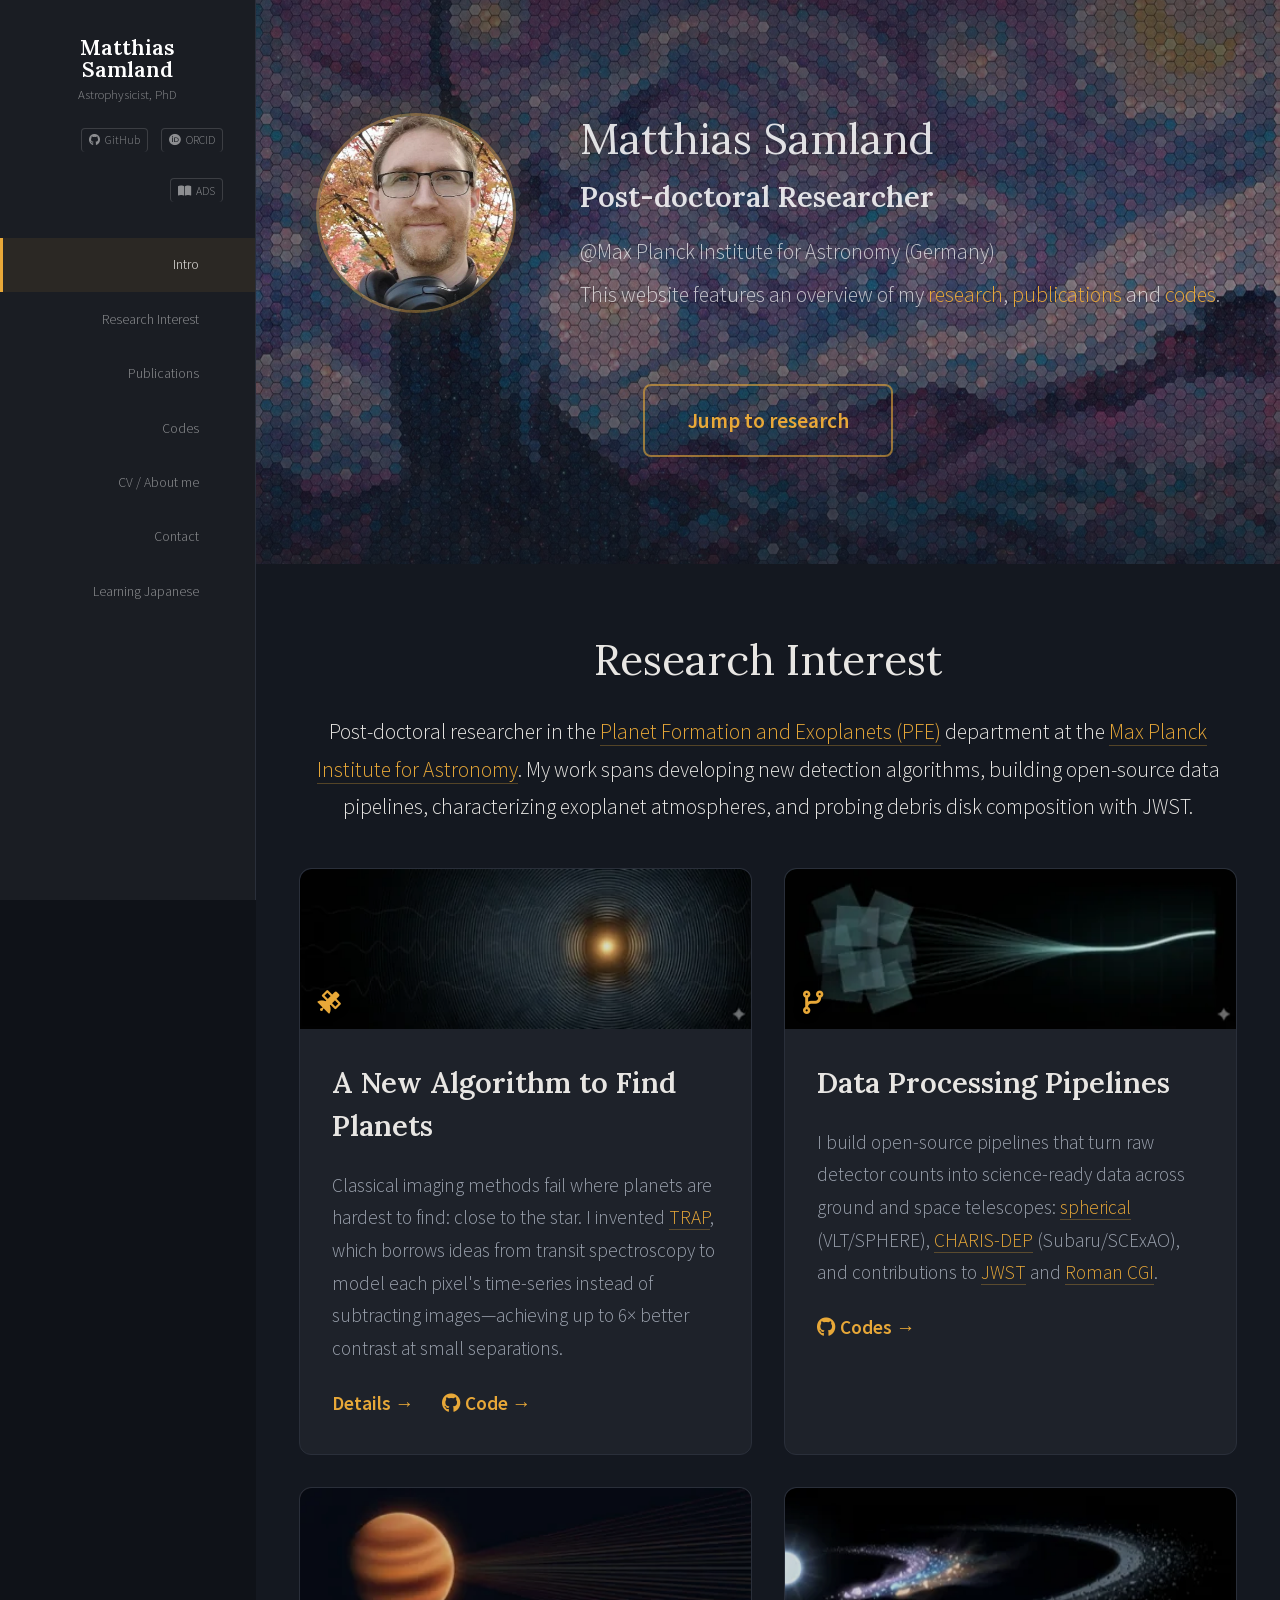
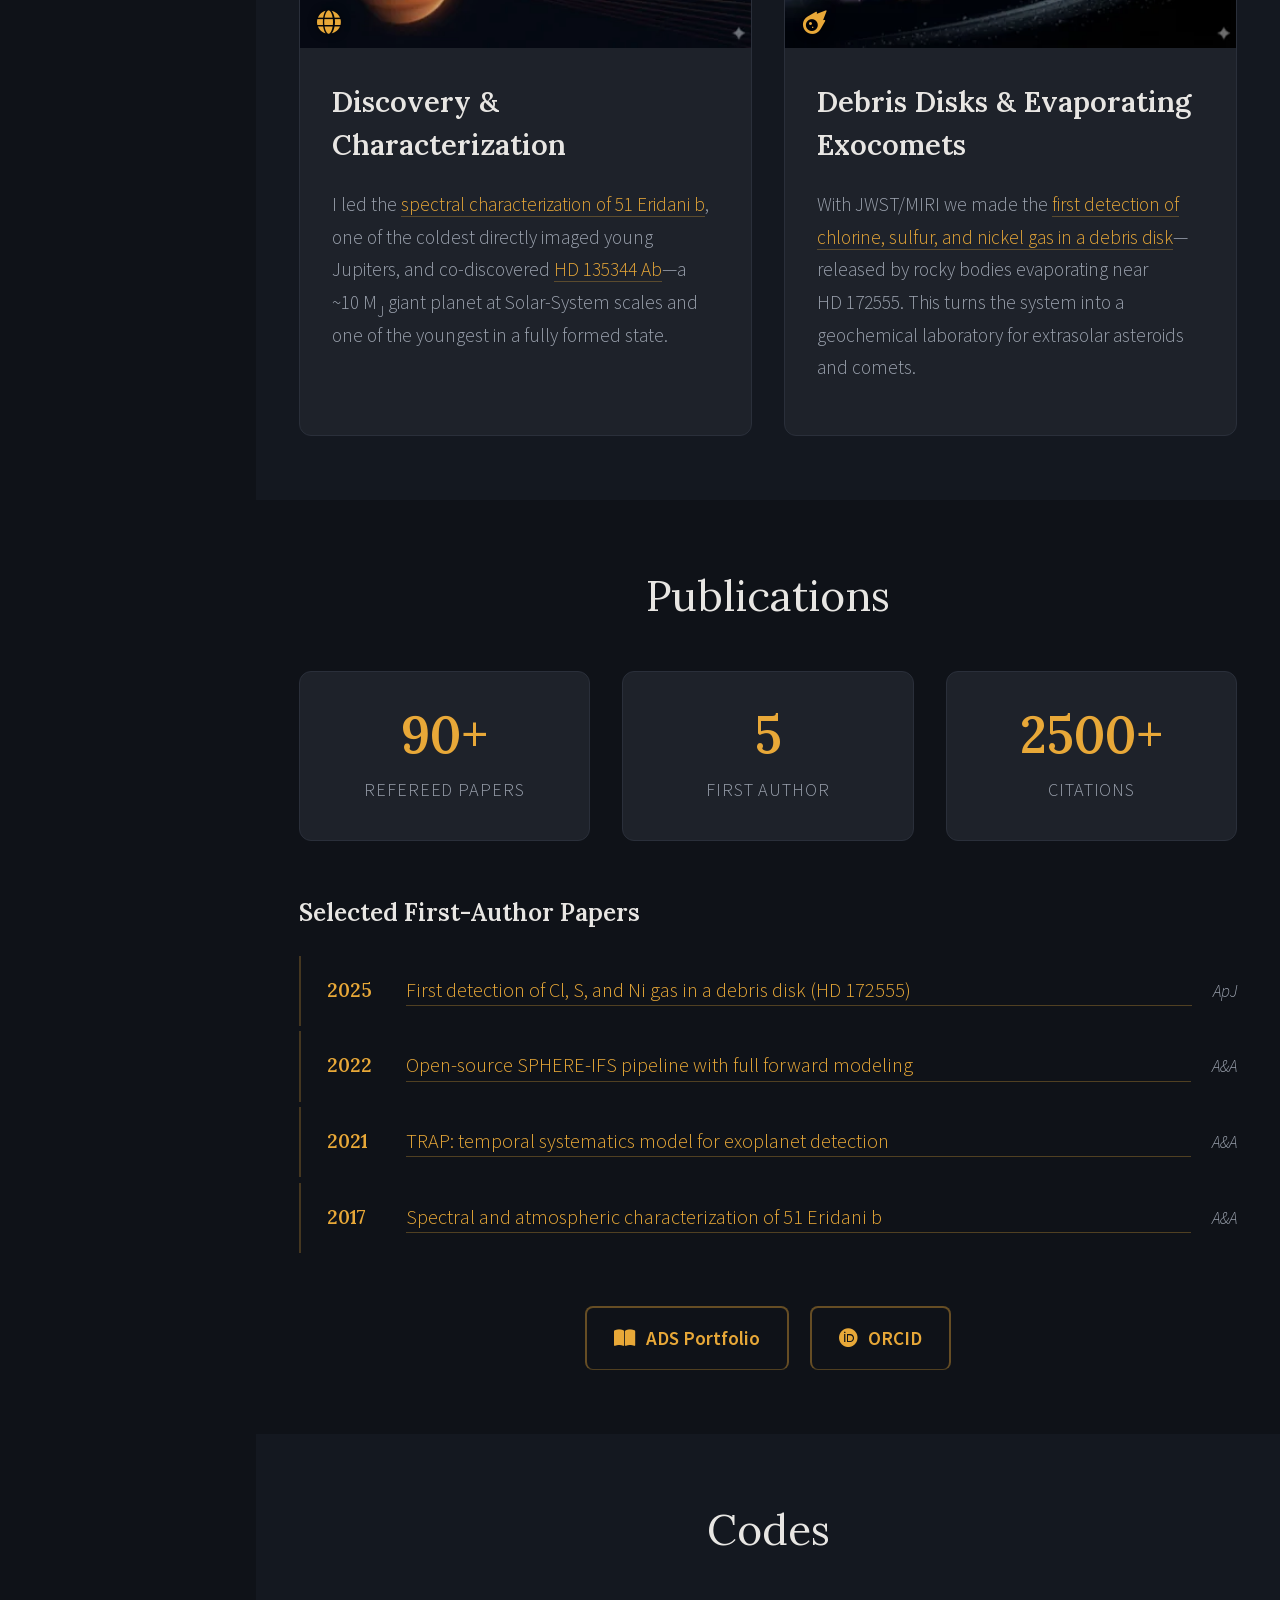
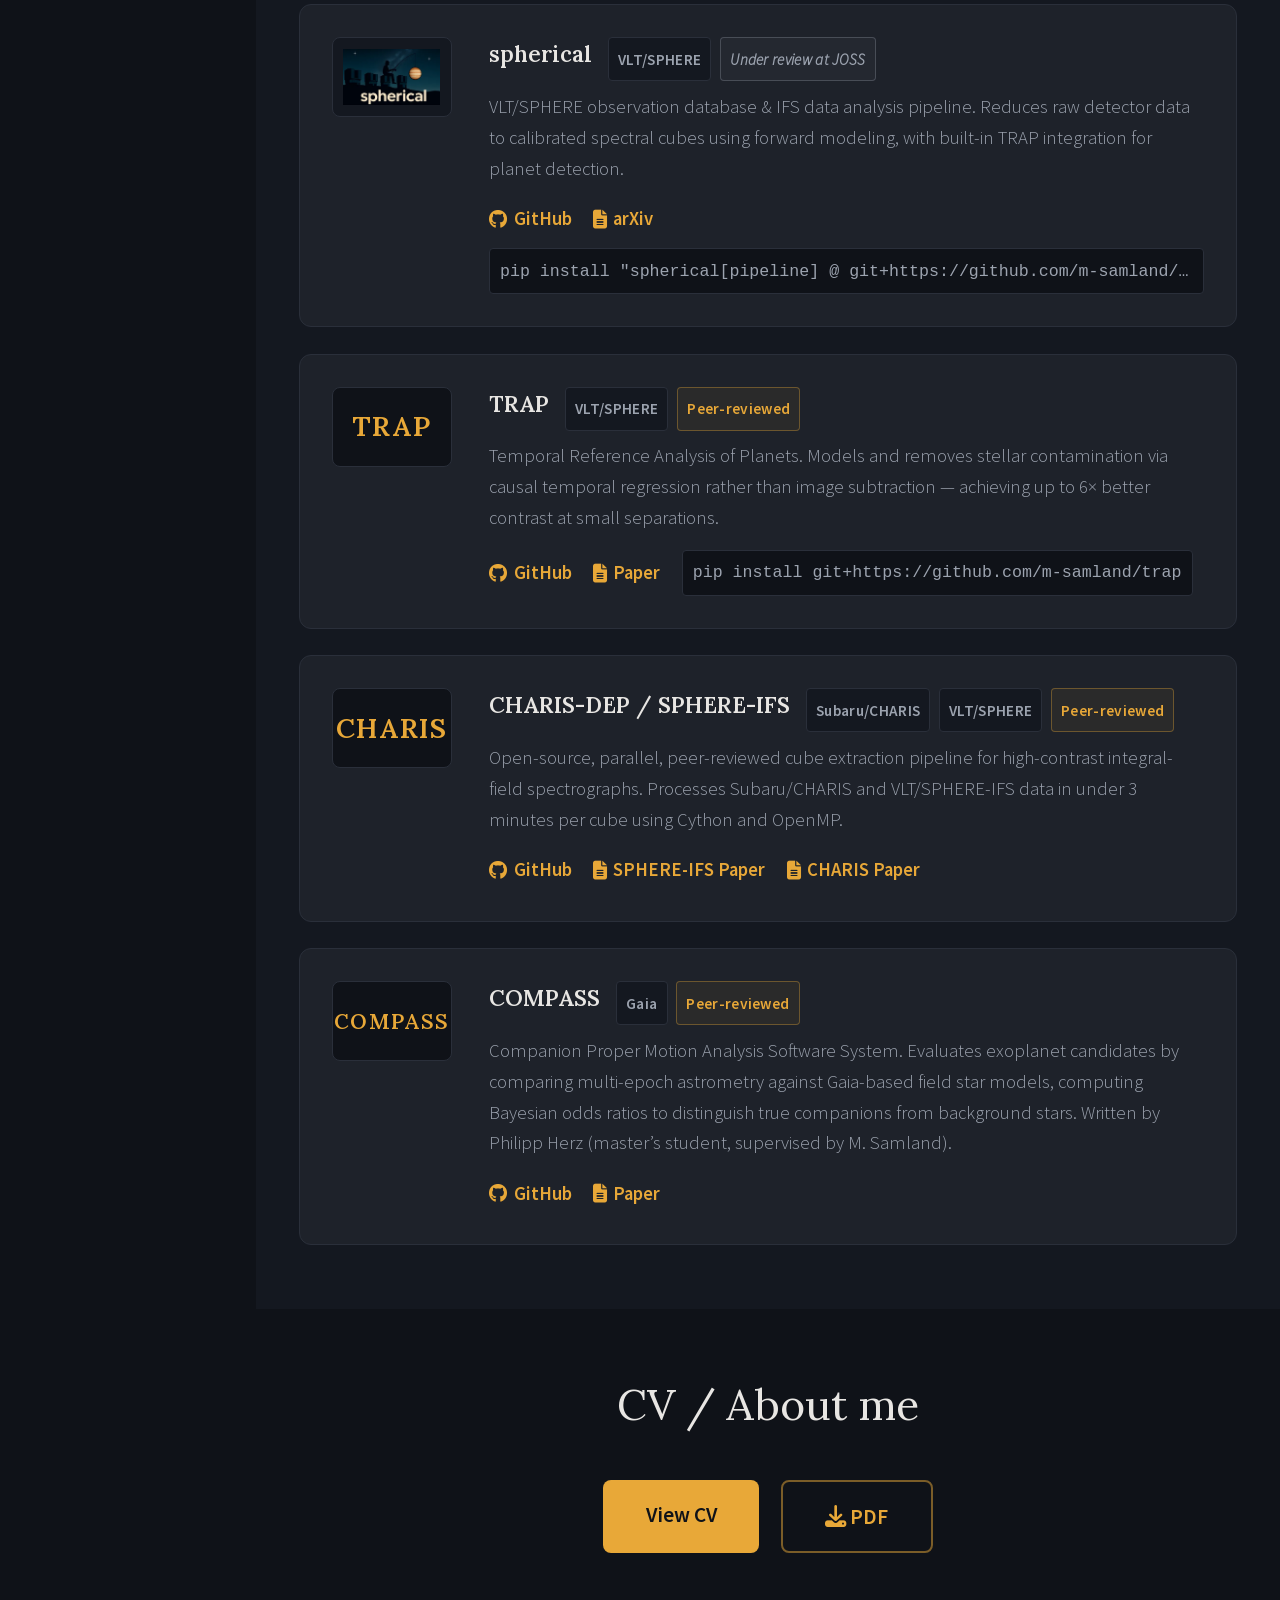
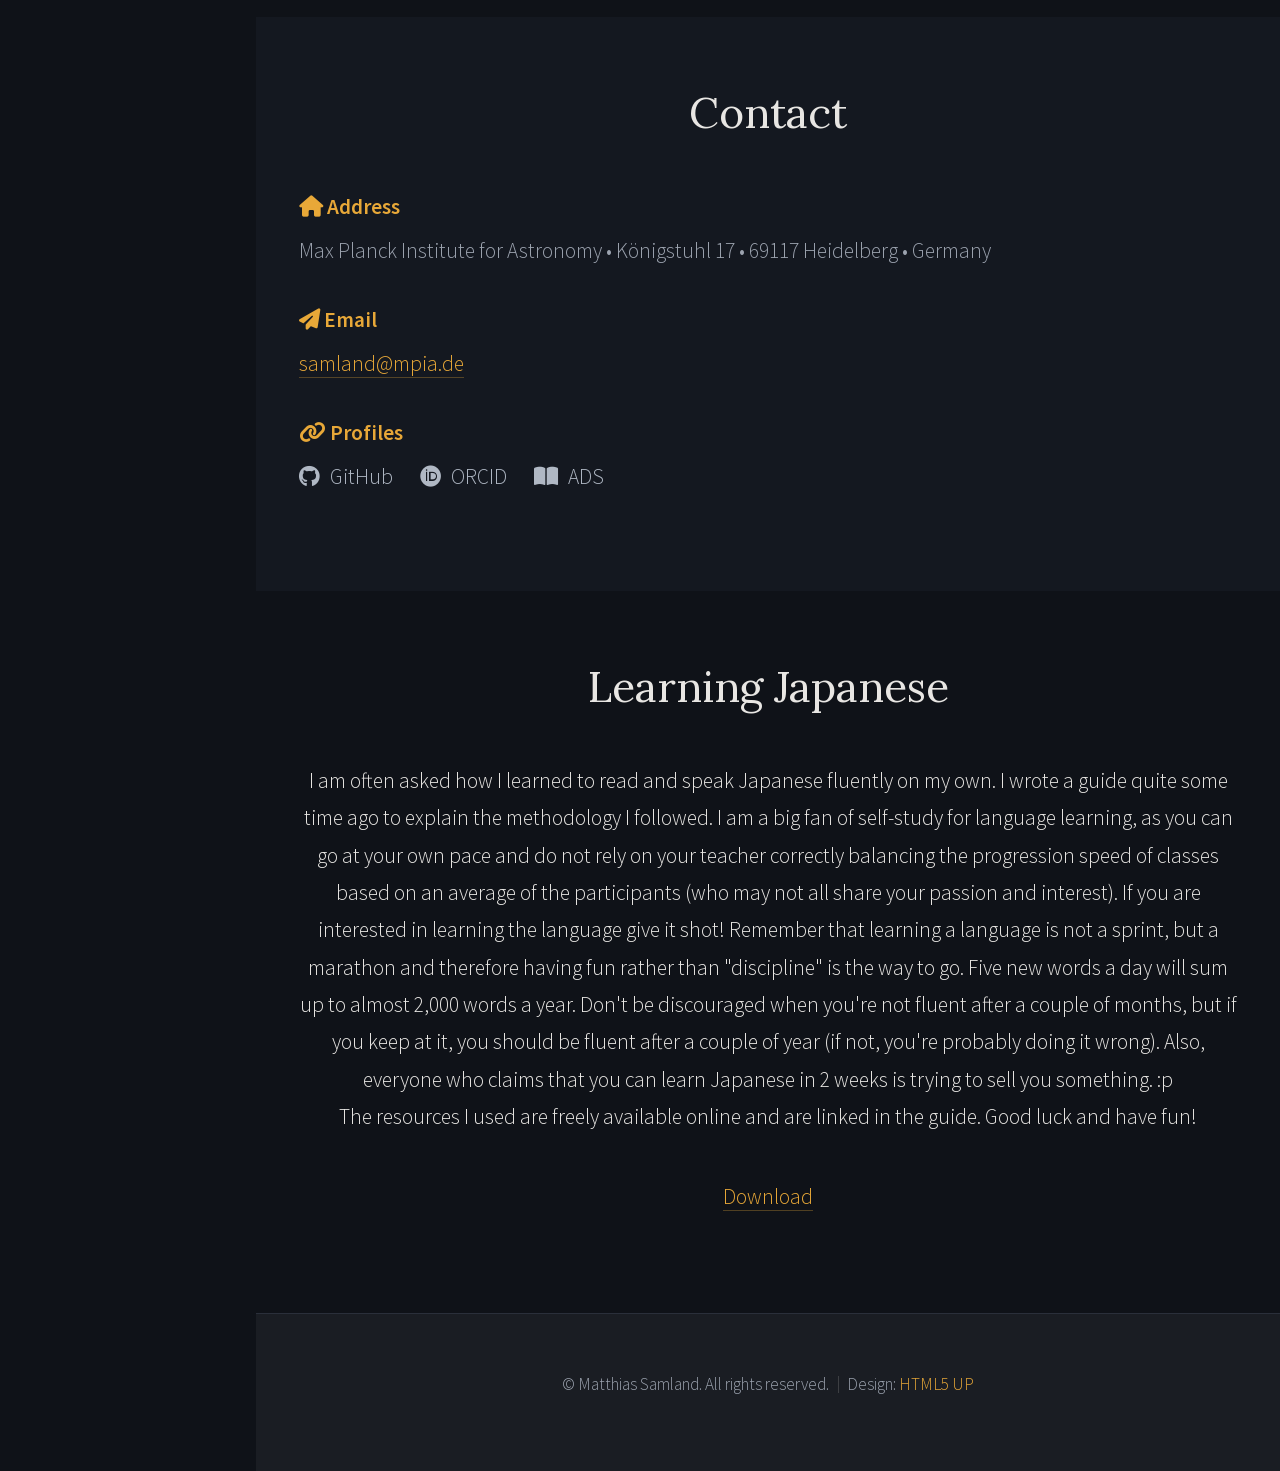
==== index.html @ a8bca0ca "Initial release: modernized personal website" ====
<!DOCTYPE HTML>
<!--
	Prologue by HTML5 UP
	html5up.net | @ajlkn
	Free for personal and commercial use under the CCA 3.0 license (html5up.net/license)
-->
<html lang="en">
	<head>
		<title>Matthias Samland's Research</title>
		<meta charset="utf-8" />
		<meta name="viewport" content="width=device-width, initial-scale=1" />
		<meta name="description" content="Personal website of Matthias Samland, astronomer and astrophysicist researching exoplanet detection and characterization via high-contrast imaging." />
		<meta name="author" content="Matthias Samland" />
		<link rel="canonical" href="https://m-samland.github.io/" />
	<link rel="preload" as="image" href="images/starrysky_hexagon_web.webp" type="image/webp" />
		<link rel="stylesheet" href="https://cdnjs.cloudflare.com/ajax/libs/font-awesome/6.5.1/css/all.min.css" integrity="sha512-DTOQO9RWCH3ppGqcWaEA1BIZOC6xxalwEsw9c2QQeAIftl+Vegovlnee1c9QX4TctnWMn13TZye+giMm8e2LwA==" crossorigin="anonymous" referrerpolicy="no-referrer" />
		<link rel="stylesheet" href="assets/css/main.css" />
	</head>
	<body>
		<a href="#main" class="skip-link">Skip to content</a>
		<!-- Header -->
			<header id="header">
				<div class="top">
					<!-- Logo -->
						<div id="logo">
							<h1 id="title">Matthias Samland</h1>
							<p>Astrophysicist, PhD</p>
							<ul class="profile-links">
								<li><a href="https://github.com/m-samland" target="_blank" rel="noopener"><i class="fa-brands fa-github"></i> GitHub</a></li>
								<li><a href="https://orcid.org/0000-0001-9992-4067" target="_blank" rel="noopener"><i class="fa-brands fa-orcid"></i> ORCID</a></li>
								<li><a href="https://ui.adsabs.harvard.edu/public-libraries/DhKHtAPgSyavBfU02tg2pw" target="_blank" rel="noopener"><i class="fa-solid fa-book-open"></i> ADS</a></li>
							</ul>
						</div>
					<!-- Nav -->
						<nav id="nav">
							<ul>
								<li><a href="#top" id="top-link"><span class="icon fa-house">Intro</span></a></li>
								<li><a href="#research" id="research-link"><span class="icon fa-graduation-cap">Research Interest</span></a></li>
								<li><a href="#publications" id="publications-link"><span class="icon fa-book">Publications</span></a></li>
								<li><a href="#codes" id="codes-link"><span class="icon fa-code">Codes</span></a></li>
								<li><a href="#cvabout" id="cvabout-link"><span class="icon fa-user">CV / About me</span></a></li>
								<li><a href="#contact" id="contact-link"><span class="icon fa-envelope">Contact</span></a></li>
								<li><a href="#japanese" id="japanese-link"><span class="icon fa-comment">Learning Japanese</span></a></li>
							</ul>
						</nav>
				</div>
				<div class="bottom">
				</div>

			</header>

		<!-- Main -->
			<main id="main">
				<!-- Intro -->
					<section id="top" class="one dark cover">
						<div class="container">

							<div class="hero-content">
								<img src="images/avatar.webp" alt="Photo of Matthias Samland" class="hero-photo" />
								<div class="hero-text">
									<h2 class="alt">Matthias Samland</h2>
									<h3 class="alt">Post-doctoral Researcher</h3>
									<p>@Max Planck Institute for Astronomy (Germany)</p>
									<p>This website features an overview of my <a href="#research">research</a>,
										 <a href="#publications">publications</a> and <a href="#codes">codes</a>.</p>
								</div>
							</div>
							<footer>
								<a href="#research" class="button scrolly hero-cta">Jump to research</a>
							</footer>

						</div>
					</section>

				<!-- Research -->
					<section id="research" class="two">
						<div class="container">

							<header>
								<h2>Research Interest</h2>
								<p>Post-doctoral researcher in the <a href="https://www.mpia.de/en/psf" target="_blank" rel="noopener">Planet Formation and Exoplanets (PFE)</a> department at the <a href="https://www.mpia.de" target="_blank" rel="noopener">Max Planck Institute for Astronomy</a>. My work spans developing new detection algorithms, building open-source data pipelines, characterizing exoplanet atmospheres, and probing debris disk composition with JWST.</p>
							</header>

							<div class="research-grid">
								<div class="research-card">
									<div class="card-image">
										<img src="images/research/trap.webp" alt="Illustration: a faint planet signal emerging from stellar noise" loading="lazy" />
										<i class="fa-solid fa-satellite card-icon-badge"></i>
									</div>
									<div class="card-body">
										<h3>A New Algorithm to Find Planets</h3>
										<p>Classical imaging methods fail where planets are hardest to find: close to the star. I invented <a href="https://ui.adsabs.harvard.edu/abs/2021A%26A...646A..24S/abstract" target="_blank" rel="noopener">TRAP</a>, which borrows ideas from transit spectroscopy to model each pixel's time-series instead of subtracting images&mdash;achieving up to 6&times; better contrast at small separations.</p>
										<a href="Exo3Conference_poster.html" class="card-link" aria-label="Details about the TRAP algorithm (conference poster)">Details</a>
										<a href="https://github.com/m-samland/trap" target="_blank" rel="noopener" class="card-link"><i class="fa-brands fa-github"></i> Code</a>
									</div>
								</div>
								<div class="research-card">
									<div class="card-image">
										<img src="images/research/pipeline.webp" alt="Illustration: raw data transforming into a clean spectrum" loading="lazy" />
										<i class="fa-solid fa-code-branch card-icon-badge"></i>
									</div>
									<div class="card-body">
										<h3>Data Processing Pipelines</h3>
										<p>I build open-source pipelines that turn raw detector counts into science-ready data across ground and space telescopes: <a href="https://github.com/m-samland/spherical" target="_blank" rel="noopener">spherical</a> (VLT/SPHERE), <a href="https://github.com/PrincetonUniversity/charis-dep/tree/main" target="_blank" rel="noopener">CHARIS-DEP</a> (Subaru/SCExAO), and contributions to <a href="https://github.com/spacetelescope/jwst" target="_blank" rel="noopener">JWST</a> and <a href="https://github.com/roman-corgi/corgidrp" target="_blank" rel="noopener">Roman CGI</a>.</p>
										<a href="#codes" class="card-link"><i class="fa-brands fa-github"></i> Codes</a>
									</div>
								</div>
								<div class="research-card">
									<div class="card-image">
										<img src="images/research/characterization.webp" alt="Illustration: a giant planet with spectral light fanning from its atmosphere" loading="lazy" />
										<i class="fa-solid fa-globe card-icon-badge"></i>
									</div>
									<div class="card-body">
										<h3>Discovery &amp; Characterization</h3>
										<p>I led the <a href="https://ui.adsabs.harvard.edu/#abs/2017A&A...603A..57S/abstract" target="_blank" rel="noopener">spectral characterization of 51&nbsp;Eridani&nbsp;b</a>, one of the coldest directly imaged young Jupiters, and co-discovered <a href="https://ui.adsabs.harvard.edu/abs/2025A%26A...700A..21S/abstract" target="_blank" rel="noopener">HD&nbsp;135344&nbsp;Ab</a>&mdash;a ~10&nbsp;M<sub>J</sub> giant planet at Solar-System scales and one of the youngest in a fully formed state.</p>
									</div>
								</div>
								<div class="research-card">
									<div class="card-image">
										<img src="images/research/debrisdisk.webp" alt="Illustration: rocky fragments sublimating near a star, releasing glowing elemental signatures" loading="lazy" />
										<i class="fa-solid fa-meteor card-icon-badge"></i>
									</div>
									<div class="card-body">
										<h3>Debris Disks &amp; Evaporating Exocomets</h3>
										<p>With JWST/MIRI we made the <a href="https://ui.adsabs.harvard.edu/abs/2025ApJ...989..132S/abstract" target="_blank" rel="noopener">first detection of chlorine, sulfur, and nickel gas in a debris disk</a>&mdash;released by rocky bodies evaporating near HD&nbsp;172555. This turns the system into a geochemical laboratory for extrasolar asteroids and comets.</p>
									</div>
								</div>
							</div>

						</div>
					</section>

				<!-- Publications -->
					<section id="publications" class="three">
						<div class="container">
							<header>
								<h2>Publications</h2>
							</header>

							<div class="pub-metrics">
								<div class="pub-metric">
									<span class="pub-metric-number">90+</span>
									<span class="pub-metric-label">Refereed Papers</span>
								</div>
								<div class="pub-metric">
									<span class="pub-metric-number">5</span>
									<span class="pub-metric-label">First Author</span>
								</div>
								<div class="pub-metric">
									<span class="pub-metric-number">2500+</span>
									<span class="pub-metric-label">Citations</span>
								</div>
							</div>

							<h3 class="pub-section-heading">Selected First-Author Papers</h3>
							<ul class="pub-highlights">
								<li>
									<span class="pub-year">2025</span>
									<a href="https://ui.adsabs.harvard.edu/abs/2025ApJ...989..132S/abstract" target="_blank">First detection of Cl, S, and Ni gas in a debris disk (HD 172555)</a>
									<span class="pub-venue">ApJ</span>
								</li>
								<li>
									<span class="pub-year">2022</span>
									<a href="https://ui.adsabs.harvard.edu/abs/2022arXiv221006390S/abstract" target="_blank">Open-source SPHERE-IFS pipeline with full forward modeling</a>
									<span class="pub-venue">A&amp;A</span>
								</li>
								<li>
									<span class="pub-year">2021</span>
									<a href="https://ui.adsabs.harvard.edu/abs/2021A%26A...646A..24S/abstract" target="_blank">TRAP: temporal systematics model for exoplanet detection</a>
									<span class="pub-venue">A&amp;A</span>
								</li>
								<li>
									<span class="pub-year">2017</span>
									<a href="https://ui.adsabs.harvard.edu/#abs/2017A&A...603A..57S/abstract" target="_blank">Spectral and atmospheric characterization of 51 Eridani b</a>
									<span class="pub-venue">A&amp;A</span>
								</li>
							</ul>

							<div class="pub-portals">
								<a href="https://ui.adsabs.harvard.edu/public-libraries/DhKHtAPgSyavBfU02tg2pw" target="_blank" rel="noopener" class="pub-portal"><i class="fa-solid fa-book-open"></i> ADS Portfolio</a>
								<a href="https://orcid.org/0000-0001-9992-4067" target="_blank" rel="noopener" class="pub-portal"><i class="fa-brands fa-orcid"></i> ORCID</a>
							</div>
						</div>
					</section>

					<!-- Codes -->
					<section id="codes" class="two">
						<div class="container">
							<header>
								<h2>Codes</h2>
							</header>

							<div class="code-list">

								<!-- spherical -->
								<div class="code-row">
									<div class="code-logo">
										<img src="images/codes/spherical_banner.webp" alt="spherical logo" loading="lazy" />
									</div>
									<div class="code-body">
										<div class="code-header-row">
											<h3 class="code-name">spherical</h3>
											<div class="code-badges">
												<span class="code-badge code-badge-instrument">VLT/SPHERE</span>
												<span class="code-badge code-badge-review">Under review at JOSS</span>
											</div>
										</div>
										<p class="code-desc">VLT/SPHERE observation database &amp; IFS data analysis pipeline. Reduces raw detector data to calibrated spectral cubes using forward modeling, with built-in TRAP integration for planet detection.</p>
										<div class="code-actions">
											<a href="https://github.com/m-samland/spherical" target="_blank" rel="noopener" class="code-link"><i class="fa-brands fa-github"></i> GitHub</a>
											<a href="https://arxiv.org/abs/2210.06390" target="_blank" rel="noopener" class="code-link"><i class="fa-solid fa-file-lines"></i> arXiv</a>
											<code class="code-install">pip install "spherical[pipeline] @ git+https://github.com/m-samland/spherical.git"</code>
										</div>
									</div>
								</div>

								<!-- TRAP -->
								<div class="code-row">
									<div class="code-logo code-logo-text-only">
										<span class="code-wordmark">TRAP</span>
									</div>
									<div class="code-body">
										<div class="code-header-row">
											<h3 class="code-name">TRAP</h3>
											<div class="code-badges">
												<span class="code-badge code-badge-instrument">VLT/SPHERE</span>
												<span class="code-badge code-badge-reviewed">Peer-reviewed</span>
											</div>
										</div>
										<p class="code-desc">Temporal Reference Analysis of Planets. Models and removes stellar contamination via causal temporal regression rather than image subtraction &mdash; achieving up to 6&times; better contrast at small separations.</p>
										<div class="code-actions">
											<a href="https://github.com/m-samland/trap" target="_blank" rel="noopener" class="code-link"><i class="fa-brands fa-github"></i> GitHub</a>
											<a href="https://ui.adsabs.harvard.edu/abs/2021A%26A...646A..24S/abstract" target="_blank" rel="noopener" class="code-link"><i class="fa-solid fa-file-lines"></i> Paper</a>
											<code class="code-install">pip install git+https://github.com/m-samland/trap</code>
										</div>
									</div>
								</div>

								<!-- CHARIS-DEP -->
								<div class="code-row">
									<div class="code-logo code-logo-text-only">
										<span class="code-wordmark">CHARIS</span>
									</div>
									<div class="code-body">
										<div class="code-header-row">
											<h3 class="code-name">CHARIS-DEP / SPHERE-IFS</h3>
											<div class="code-badges">
												<span class="code-badge code-badge-instrument">Subaru/CHARIS</span>
												<span class="code-badge code-badge-instrument">VLT/SPHERE</span>
												<span class="code-badge code-badge-reviewed">Peer-reviewed</span>
											</div>
										</div>
										<p class="code-desc">Open-source, parallel, peer-reviewed cube extraction pipeline for high-contrast integral-field spectrographs. Processes Subaru/CHARIS and VLT/SPHERE-IFS data in under 3 minutes per cube using Cython and OpenMP.</p>
										<div class="code-actions">
											<a href="https://github.com/PrincetonUniversity/charis-dep" target="_blank" rel="noopener" class="code-link"><i class="fa-brands fa-github"></i> GitHub</a>
											<a href="https://ui.adsabs.harvard.edu/abs/2022A%26A...668A..84S/abstract" target="_blank" rel="noopener" class="code-link"><i class="fa-solid fa-file-lines"></i> SPHERE-IFS Paper</a>
											<a href="https://ui.adsabs.harvard.edu/abs/2017JATIS...3d8002B/abstract" target="_blank" rel="noopener" class="code-link"><i class="fa-solid fa-file-lines"></i> CHARIS Paper</a>
										</div>
									</div>
								</div>

								<!-- COMPASS -->
								<div class="code-row">
									<div class="code-logo code-logo-text-only">
										<span class="code-wordmark" style="font-size:1.0em;">COMPASS</span>
									</div>
									<div class="code-body">
										<div class="code-header-row">
											<h3 class="code-name">COMPASS</h3>
											<div class="code-badges">
												<span class="code-badge code-badge-instrument">Gaia</span>
												<span class="code-badge code-badge-reviewed">Peer-reviewed</span>
											</div>
										</div>
										<p class="code-desc">Companion Proper Motion Analysis Software System. Evaluates exoplanet candidates by comparing multi-epoch astrometry against Gaia-based field star models, computing Bayesian odds ratios to distinguish true companions from background stars. Written by Philipp Herz (master&rsquo;s student, supervised by M. Samland).</p>
										<div class="code-actions">
											<a href="https://github.com/herzphi/compass" target="_blank" rel="noopener" class="code-link"><i class="fa-brands fa-github"></i> GitHub</a>
											<a href="https://ui.adsabs.harvard.edu/abs/2024A%26A...682A..92H/abstract" target="_blank" rel="noopener" class="code-link"><i class="fa-solid fa-file-lines"></i> Paper</a>
										</div>
									</div>
								</div>

							</div>
						</div>
					</section>

				<!-- CV -->
					<section id="cvabout" class="three">
						<div class="container">
							<header>
								<h2>CV / About me</h2>
							</header>
							<div class="cv-links">
								<a href="cv.html" class="button">View CV</a>
								<a href="Curriculum_Vitae.pdf" target="_blank" class="button cv-pdf-btn"><i class="fa-solid fa-download"></i> PDF</a>
							</div>
						</div>
					</section>

				<!-- Contact -->
					<section id="contact" class="two">
						<div class="container">
							<header>
								<h2>Contact</h2>
							</header>
							<dl>
								<dt><i class="fa-solid fa-house"></i> Address</dt>
								<dd>Max Planck Institute for Astronomy &bull; Königstuhl 17 &bull; 69117 Heidelberg &bull; Germany</dd>
							</dl>
							<dl>
								<dt><i class="fa-solid fa-paper-plane"></i> Email</dt>
								<dd><a href="mailto:samland@mpia.de">samland@mpia.de</a></dd>
							</dl>
							<dl>
								<dt><i class="fa-solid fa-link"></i> Profiles</dt>
								<dd class="contact-profiles">
									<a href="https://github.com/m-samland" target="_blank" rel="noopener"><i class="fa-brands fa-github"></i> GitHub</a>
									<a href="https://orcid.org/0000-0001-9992-4067" target="_blank" rel="noopener"><i class="fa-brands fa-orcid"></i> ORCID</a>
									<a href="https://ui.adsabs.harvard.edu/public-libraries/DhKHtAPgSyavBfU02tg2pw" target="_blank" rel="noopener"><i class="fa-solid fa-book-open"></i> ADS</a>
								</dd>
							</dl>
						</div>
					</section>

				<!-- Japanese -->
				<section id="japanese" class="three">
					<div class="container">
						<header>
							<h2>Learning Japanese</h2>
						</header>
						<p>I am often asked how I learned to read and speak Japanese fluently on my own. I wrote a guide quite some time ago to explain the methodology I followed. I am a big fan of self-study for language learning, as you can go at your own pace and do not rely on your teacher correctly balancing the progression speed of classes based on an average of the participants (who may not all share your passion and interest). If you are interested in learning the language give it shot! Remember that learning a language is not a sprint, but a marathon and therefore having fun rather than "discipline" is the way to go. Five new words a day will sum up to almost 2,000 words a year. Don't be discouraged when you're not fluent after a couple of months, but if you keep at it, you should be fluent after a couple of year (if not, you're probably doing it wrong). Also, everyone who claims that you can learn Japanese in 2 weeks is trying to sell you something. :p <br>
						The resources I used are freely available online and are linked in the guide. Good luck and have fun!</p>
						<a href="LearningJapanese.pdf" target="_blank" aria-label="Download the Learning Japanese guide (PDF)">Download</a>
					</div>
				</section>

			</main>

		<!-- Footer -->
			<footer id="footer">
				<ul class="copyright">
					<li>&copy; Matthias Samland. All rights reserved.</li><li>Design: <a href="http://html5up.net">HTML5 UP</a></li>
				</ul>
			</footer>

		<!-- Back to top -->
			<button class="back-to-top" aria-label="Back to top">
				<i class="fa-solid fa-chevron-up"></i>
			</button>

		<!-- Scripts -->
			<script src="assets/js/main.js"></script>

	</body>
</html>
---- assets/css/main.css ----
/* Font Awesome 6 loaded via <link> in HTML */

/* Self-hosted Lora (GDPR compliant - no external requests) */
@font-face {
	font-family: 'Lora';
	font-style: normal;
	font-weight: 400;
	font-display: swap;
	src: url('../fonts/lora-400.woff2') format('woff2');
	unicode-range: U+0000-00FF, U+0131, U+0152-0153, U+02BB-02BC, U+02C6, U+02DA, U+02DC, U+0304, U+0308, U+0329, U+2000-206F, U+20AC, U+2122, U+2191, U+2193, U+2212, U+2215, U+FEFF, U+FFFD;
}
@font-face {
	font-family: 'Lora';
	font-style: normal;
	font-weight: 400;
	font-display: swap;
	src: url('../fonts/lora-400-ext.woff2') format('woff2');
	unicode-range: U+0100-02BA, U+02BD-02C5, U+02C7-02CC, U+02CE-02D7, U+02DD-02FF, U+0304, U+0308, U+0329, U+1D00-1DBF, U+1E00-1E9F, U+1EF2-1EFF, U+2020, U+20A0-20AB, U+20AD-20C0, U+2113, U+2C60-2C7F, U+A720-A7FF;
}
@font-face {
	font-family: 'Lora';
	font-style: normal;
	font-weight: 600;
	font-display: swap;
	src: url('../fonts/lora-600.woff2') format('woff2');
	unicode-range: U+0000-00FF, U+0131, U+0152-0153, U+02BB-02BC, U+02C6, U+02DA, U+02DC, U+0304, U+0308, U+0329, U+2000-206F, U+20AC, U+2122, U+2191, U+2193, U+2212, U+2215, U+FEFF, U+FFFD;
}
@font-face {
	font-family: 'Lora';
	font-style: normal;
	font-weight: 600;
	font-display: swap;
	src: url('../fonts/lora-600-ext.woff2') format('woff2');
	unicode-range: U+0100-02BA, U+02BD-02C5, U+02C7-02CC, U+02CE-02D7, U+02DD-02FF, U+0304, U+0308, U+0329, U+1D00-1DBF, U+1E00-1E9F, U+1EF2-1EFF, U+2020, U+20A0-20AB, U+20AD-20C0, U+2113, U+2C60-2C7F, U+A720-A7FF;
}
@font-face {
	font-family: 'Lora';
	font-style: italic;
	font-weight: 400;
	font-display: swap;
	src: url('../fonts/lora-400italic.woff2') format('woff2');
	unicode-range: U+0000-00FF, U+0131, U+0152-0153, U+02BB-02BC, U+02C6, U+02DA, U+02DC, U+0304, U+0308, U+0329, U+2000-206F, U+20AC, U+2122, U+2191, U+2193, U+2212, U+2215, U+FEFF, U+FFFD;
}
@font-face {
	font-family: 'Lora';
	font-style: italic;
	font-weight: 400;
	font-display: swap;
	src: url('../fonts/lora-400italic-ext.woff2') format('woff2');
	unicode-range: U+0100-02BA, U+02BD-02C5, U+02C7-02CC, U+02CE-02D7, U+02DD-02FF, U+0304, U+0308, U+0329, U+1D00-1DBF, U+1E00-1E9F, U+1EF2-1EFF, U+2020, U+20A0-20AB, U+20AD-20C0, U+2113, U+2C60-2C7F, U+A720-A7FF;
}

/* Self-hosted Source Sans Pro (GDPR compliant - no external requests) */
@font-face {
	font-family: 'Source Sans Pro';
	font-style: normal;
	font-weight: 300;
	font-display: swap;
	src: url('../fonts/source-sans-pro-300.woff2') format('woff2');
	unicode-range: U+0000-00FF, U+0131, U+0152-0153, U+02BB-02BC, U+02C6, U+02DA, U+02DC, U+0304, U+0308, U+0329, U+2000-206F, U+20AC, U+2122, U+2191, U+2193, U+2212, U+2215, U+FEFF, U+FFFD;
}
@font-face {
	font-family: 'Source Sans Pro';
	font-style: normal;
	font-weight: 300;
	font-display: swap;
	src: url('../fonts/source-sans-pro-300-ext.woff2') format('woff2');
	unicode-range: U+0100-02BA, U+02BD-02C5, U+02C7-02CC, U+02CE-02D7, U+02DD-02FF, U+0304, U+0308, U+0329, U+1D00-1DBF, U+1E00-1E9F, U+1EF2-1EFF, U+2020, U+20A0-20AB, U+20AD-20C0, U+2113, U+2C60-2C7F, U+A720-A7FF;
}
@font-face {
	font-family: 'Source Sans Pro';
	font-style: italic;
	font-weight: 300;
	font-display: swap;
	src: url('../fonts/source-sans-pro-300italic.woff2') format('woff2');
	unicode-range: U+0000-00FF, U+0131, U+0152-0153, U+02BB-02BC, U+02C6, U+02DA, U+02DC, U+0304, U+0308, U+0329, U+2000-206F, U+20AC, U+2122, U+2191, U+2193, U+2212, U+2215, U+FEFF, U+FFFD;
}
@font-face {
	font-family: 'Source Sans Pro';
	font-style: italic;
	font-weight: 300;
	font-display: swap;
	src: url('../fonts/source-sans-pro-300italic-ext.woff2') format('woff2');
	unicode-range: U+0100-02BA, U+02BD-02C5, U+02C7-02CC, U+02CE-02D7, U+02DD-02FF, U+0304, U+0308, U+0329, U+1D00-1DBF, U+1E00-1E9F, U+1EF2-1EFF, U+2020, U+20A0-20AB, U+20AD-20C0, U+2113, U+2C60-2C7F, U+A720-A7FF;
}
@font-face {
	font-family: 'Source Sans Pro';
	font-style: normal;
	font-weight: 400;
	font-display: swap;
	src: url('../fonts/source-sans-pro-400.woff2') format('woff2');
	unicode-range: U+0000-00FF, U+0131, U+0152-0153, U+02BB-02BC, U+02C6, U+02DA, U+02DC, U+0304, U+0308, U+0329, U+2000-206F, U+20AC, U+2122, U+2191, U+2193, U+2212, U+2215, U+FEFF, U+FFFD;
}
@font-face {
	font-family: 'Source Sans Pro';
	font-style: normal;
	font-weight: 400;
	font-display: swap;
	src: url('../fonts/source-sans-pro-400-ext.woff2') format('woff2');
	unicode-range: U+0100-02BA, U+02BD-02C5, U+02C7-02CC, U+02CE-02D7, U+02DD-02FF, U+0304, U+0308, U+0329, U+1D00-1DBF, U+1E00-1E9F, U+1EF2-1EFF, U+2020, U+20A0-20AB, U+20AD-20C0, U+2113, U+2C60-2C7F, U+A720-A7FF;
}
@font-face {
	font-family: 'Source Sans Pro';
	font-style: normal;
	font-weight: 600;
	font-display: swap;
	src: url('../fonts/source-sans-pro-600.woff2') format('woff2');
	unicode-range: U+0000-00FF, U+0131, U+0152-0153, U+02BB-02BC, U+02C6, U+02DA, U+02DC, U+0304, U+0308, U+0329, U+2000-206F, U+20AC, U+2122, U+2191, U+2193, U+2212, U+2215, U+FEFF, U+FFFD;
}
@font-face {
	font-family: 'Source Sans Pro';
	font-style: normal;
	font-weight: 600;
	font-display: swap;
	src: url('../fonts/source-sans-pro-600-ext.woff2') format('woff2');
	unicode-range: U+0100-02BA, U+02BD-02C5, U+02C7-02CC, U+02CE-02D7, U+02DD-02FF, U+0304, U+0308, U+0329, U+1D00-1DBF, U+1E00-1E9F, U+1EF2-1EFF, U+2020, U+20A0-20AB, U+20AD-20C0, U+2113, U+2C60-2C7F, U+A720-A7FF;
}

/*
	Prologue by HTML5 UP
	html5up.net | @ajlkn
	Free for personal and commercial use under the CCA 3.0 license (html5up.net/license)
*/

/* Reset */

	html, body, div, span, applet, object, iframe, h1, h2, h3, h4, h5, h6, p, blockquote, pre, a, abbr, acronym, address, big, cite, code, del, dfn, em, img, ins, kbd, q, s, samp, small, strike, strong, sub, sup, tt, var, b, u, i, center, dl, dt, dd, ol, ul, li, fieldset, form, label, legend, table, caption, tbody, tfoot, thead, tr, th, td, article, aside, canvas, details, embed, figure, figcaption, footer, header, hgroup, menu, nav, output, ruby, section, summary, time, mark, audio, video {
		margin: 0;
		padding: 0;
		border: 0;
		font-size: 100%;
		font: inherit;
		vertical-align: baseline;
	}

	article, aside, details, figcaption, figure, footer, header, hgroup, menu, nav, section {
		display: block;
	}

	body {
		line-height: 1;
	}

	ol, ul {
		list-style: none;
	}

	blockquote, q {
		quotes: none;
	}

	blockquote:before, blockquote:after, q:before, q:after {
		content: '';
		content: none;
	}

	table {
		border-collapse: collapse;
		border-spacing: 0;
	}

	body {
		-webkit-text-size-adjust: none;
	}

/* Box Model */

	*, *:before, *:after {
		-moz-box-sizing: border-box;
		-webkit-box-sizing: border-box;
		box-sizing: border-box;
	}

/* Containers */

	.container {
		margin-left: auto;
		margin-right: auto;
	}

	.container.\31 25\25 {
		width: 100%;
		max-width: 1750px;
		min-width: 1400px;
	}

	.container.\37 5\25 {
		width: 1050px;
	}

	.container.\35 0\25 {
		width: 700px;
	}

	.container.\32 5\25 {
		width: 350px;
	}

	.container {
		width: 1400px;
	}

	#top .container header {
		width: 60%;
		margin: auto;
	}

	@media screen and (min-width: 961px) and (max-width: 1880px) {

		.container.\31 25\25 {
			width: 100%;
			max-width: 1500px;
			min-width: 1200px;
		}

		.container.\37 5\25 {
			width: 900px;
		}

		.container.\35 0\25 {
			width: 600px;
		}

		.container.\32 5\25 {
			width: 300px;
		}

		.container {
			width: 1200px;
		}

	}

	@media screen and (min-width: 961px) and (max-width: 1620px) {

		.container.\31 25\25 {
			width: 100%;
			max-width: 1200px;
			min-width: 960px;
		}

		.container.\37 5\25 {
			width: 720px;
		}

		.container.\35 0\25 {
			width: 480px;
		}

		.container.\32 5\25 {
			width: 240px;
		}

		.container {
			width: 960px;
		}

	}

	@media screen and (min-width: 961px) and (max-width: 1320px) {

		.container.\31 25\25 {
			width: 100%;
			max-width: 125%;
			min-width: 100%;
		}

		.container.\37 5\25 {
			width: 75%;
		}

		.container.\35 0\25 {
			width: 50%;
		}

		.container.\32 5\25 {
			width: 25%;
		}

		.container {
			width: 100%;
		}

	}

	@media screen and (max-width: 960px) {

		.container.\31 25\25 {
			width: 100%;
			max-width: 125%;
			min-width: 100%;
		}

		.container.\37 5\25 {
			width: 75%;
		}

		.container.\35 0\25 {
			width: 50%;
		}

		.container.\32 5\25 {
			width: 25%;
		}

		.container {
			width: 100%;
		}

		#top .container header {
			width: 100%;
		}

	}

	@media screen and (max-width: 736px) {

		.container.\31 25\25 {
			width: 100%;
			max-width: 125%;
			min-width: 100%;
		}

		.container.\37 5\25 {
			width: 75%;
		}

		.container.\35 0\25 {
			width: 50%;
		}

		.container.\32 5\25 {
			width: 25%;
		}

		.container {
			width: 100% !important;
		}

	}

/* Grid */

	.row {
		border-bottom: solid 1px transparent;
		-moz-box-sizing: border-box;
		-webkit-box-sizing: border-box;
		box-sizing: border-box;
	}

	.row > * {
		float: left;
		-moz-box-sizing: border-box;
		-webkit-box-sizing: border-box;
		box-sizing: border-box;
	}

	.row:after, .row:before {
		content: '';
		display: block;
		clear: both;
		height: 0;
	}

	.row.uniform > * > :first-child {
		margin-top: 0;
	}

	.row.uniform > * > :last-child {
		margin-bottom: 0;
	}

	.row.\30 \25 > * {
		padding: 0px 0 0 0px;
	}

	.row.\30 \25 {
		margin: 0px 0 -1px 0px;
	}

	.row.uniform.\30 \25 > * {
		padding: 0px 0 0 0px;
	}

	.row.uniform.\30 \25 {
		margin: 0px 0 -1px 0px;
	}

	.row > * {
		padding: 40px 0 0 40px;
	}

	.row {
		margin: -40px 0 -1px -40px;
	}

	.row.uniform > * {
		padding: 40px 0 0 40px;
	}

	.row.uniform {
		margin: -40px 0 -1px -40px;
	}

	.row.\32 00\25 > * {
		padding: 80px 0 0 80px;
	}

	.row.\32 00\25 {
		margin: -80px 0 -1px -80px;
	}

	.row.uniform.\32 00\25 > * {
		padding: 80px 0 0 80px;
	}

	.row.uniform.\32 00\25 {
		margin: -80px 0 -1px -80px;
	}

	.row.\31 50\25 > * {
		padding: 60px 0 0 60px;
	}

	.row.\31 50\25 {
		margin: -60px 0 -1px -60px;
	}

	.row.uniform.\31 50\25 > * {
		padding: 60px 0 0 60px;
	}

	.row.uniform.\31 50\25 {
		margin: -60px 0 -1px -60px;
	}

	.row.\35 0\25 > * {
		padding: 20px 0 0 20px;
	}

	.row.\35 0\25 {
		margin: -20px 0 -1px -20px;
	}

	.row.uniform.\35 0\25 > * {
		padding: 20px 0 0 20px;
	}

	.row.uniform.\35 0\25 {
		margin: -20px 0 -1px -20px;
	}

	.row.\32 5\25 > * {
		padding: 10px 0 0 10px;
	}

	.row.\32 5\25 {
		margin: -10px 0 -1px -10px;
	}

	.row.uniform.\32 5\25 > * {
		padding: 10px 0 0 10px;
	}

	.row.uniform.\32 5\25 {
		margin: -10px 0 -1px -10px;
	}

	.\31 2u, .\31 2u\24 {
		width: 100%;
		clear: none;
		margin-left: 0;
	}

	.\31 1u, .\31 1u\24 {
		width: 91.6666666667%;
		clear: none;
		margin-left: 0;
	}

	.\31 0u, .\31 0u\24 {
		width: 83.3333333333%;
		clear: none;
		margin-left: 0;
	}

	.\39 u, .\39 u\24 {
		width: 75%;
		clear: none;
		margin-left: 0;
	}

	.\38 u, .\38 u\24 {
		width: 66.6666666667%;
		clear: none;
		margin-left: 0;
	}

	.\37 u, .\37 u\24 {
		width: 58.3333333333%;
		clear: none;
		margin-left: 0;
	}

	.\36 u, .\36 u\24 {
		width: 50%;
		clear: none;
		margin-left: 0;
	}

	.\35 u, .\35 u\24 {
		width: 41.6666666667%;
		clear: none;
		margin-left: 0;
	}

	.\34 u, .\34 u\24 {
		width: 33.3333333333%;
		clear: none;
		margin-left: 0;
	}

	.\33 u, .\33 u\24 {
		width: 25%;
		clear: none;
		margin-left: 0;
	}

	.\32 u, .\32 u\24 {
		width: 16.6666666667%;
		clear: none;
		margin-left: 0;
	}

	.\31 u, .\31 u\24 {
		width: 8.3333333333%;
		clear: none;
		margin-left: 0;
	}

	.\31 2u\24 + *,
	.\31 1u\24 + *,
	.\31 0u\24 + *,
	.\39 u\24 + *,
	.\38 u\24 + *,
	.\37 u\24 + *,
	.\36 u\24 + *,
	.\35 u\24 + *,
	.\34 u\24 + *,
	.\33 u\24 + *,
	.\32 u\24 + *,
	.\31 u\24 + * {
		clear: left;
	}

	.\-11u {
		margin-left: 91.66667%;
	}

	.\-10u {
		margin-left: 83.33333%;
	}

	.\-9u {
		margin-left: 75%;
	}

	.\-8u {
		margin-left: 66.66667%;
	}

	.\-7u {
		margin-left: 58.33333%;
	}

	.\-6u {
		margin-left: 50%;
	}

	.\-5u {
		margin-left: 41.66667%;
	}

	.\-4u {
		margin-left: 33.33333%;
	}

	.\-3u {
		margin-left: 25%;
	}

	.\-2u {
		margin-left: 16.66667%;
	}

	.\-1u {
		margin-left: 8.33333%;
	}

	@media screen and (min-width: 961px) and (max-width: 1880px) {

		.row > * {
			padding: 40px 0 0 40px;
		}

		.row {
			margin: -40px 0 -1px -40px;
		}

		.row.uniform > * {
			padding: 40px 0 0 40px;
		}

		.row.uniform {
			margin: -40px 0 -1px -40px;
		}

		.row.\32 00\25 > * {
			padding: 80px 0 0 80px;
		}

		.row.\32 00\25 {
			margin: -80px 0 -1px -80px;
		}

		.row.uniform.\32 00\25 > * {
			padding: 80px 0 0 80px;
		}

		.row.uniform.\32 00\25 {
			margin: -80px 0 -1px -80px;
		}

		.row.\31 50\25 > * {
			padding: 60px 0 0 60px;
		}

		.row.\31 50\25 {
			margin: -60px 0 -1px -60px;
		}

		.row.uniform.\31 50\25 > * {
			padding: 60px 0 0 60px;
		}

		.row.uniform.\31 50\25 {
			margin: -60px 0 -1px -60px;
		}

		.row.\35 0\25 > * {
			padding: 20px 0 0 20px;
		}

		.row.\35 0\25 {
			margin: -20px 0 -1px -20px;
		}

		.row.uniform.\35 0\25 > * {
			padding: 20px 0 0 20px;
		}

		.row.uniform.\35 0\25 {
			margin: -20px 0 -1px -20px;
		}

		.row.\32 5\25 > * {
			padding: 10px 0 0 10px;
		}

		.row.\32 5\25 {
			margin: -10px 0 -1px -10px;
		}

		.row.uniform.\32 5\25 > * {
			padding: 10px 0 0 10px;
		}

		.row.uniform.\32 5\25 {
			margin: -10px 0 -1px -10px;
		}

		.\31 2u\28wide\29, .\31 2u\24\28wide\29 {
			width: 100%;
			clear: none;
			margin-left: 0;
		}

		.\31 1u\28wide\29, .\31 1u\24\28wide\29 {
			width: 91.6666666667%;
			clear: none;
			margin-left: 0;
		}

		.\31 0u\28wide\29, .\31 0u\24\28wide\29 {
			width: 83.3333333333%;
			clear: none;
			margin-left: 0;
		}

		.\39 u\28wide\29, .\39 u\24\28wide\29 {
			width: 75%;
			clear: none;
			margin-left: 0;
		}

		.\38 u\28wide\29, .\38 u\24\28wide\29 {
			width: 66.6666666667%;
			clear: none;
			margin-left: 0;
		}

		.\37 u\28wide\29, .\37 u\24\28wide\29 {
			width: 58.3333333333%;
			clear: none;
			margin-left: 0;
		}

		.\36 u\28wide\29, .\36 u\24\28wide\29 {
			width: 50%;
			clear: none;
			margin-left: 0;
		}

		.\35 u\28wide\29, .\35 u\24\28wide\29 {
			width: 41.6666666667%;
			clear: none;
			margin-left: 0;
		}

		.\34 u\28wide\29, .\34 u\24\28wide\29 {
			width: 33.3333333333%;
			clear: none;
			margin-left: 0;
		}

		.\33 u\28wide\29, .\33 u\24\28wide\29 {
			width: 25%;
			clear: none;
			margin-left: 0;
		}

		.\32 u\28wide\29, .\32 u\24\28wide\29 {
			width: 16.6666666667%;
			clear: none;
			margin-left: 0;
		}

		.\31 u\28wide\29, .\31 u\24\28wide\29 {
			width: 8.3333333333%;
			clear: none;
			margin-left: 0;
		}

		.\31 2u\24\28wide\29 + *,
		.\31 1u\24\28wide\29 + *,
		.\31 0u\24\28wide\29 + *,
		.\39 u\24\28wide\29 + *,
		.\38 u\24\28wide\29 + *,
		.\37 u\24\28wide\29 + *,
		.\36 u\24\28wide\29 + *,
		.\35 u\24\28wide\29 + *,
		.\34 u\24\28wide\29 + *,
		.\33 u\24\28wide\29 + *,
		.\32 u\24\28wide\29 + *,
		.\31 u\24\28wide\29 + * {
			clear: left;
		}

		.\-11u\28wide\29 {
			margin-left: 91.66667%;
		}

		.\-10u\28wide\29 {
			margin-left: 83.33333%;
		}

		.\-9u\28wide\29 {
			margin-left: 75%;
		}

		.\-8u\28wide\29 {
			margin-left: 66.66667%;
		}

		.\-7u\28wide\29 {
			margin-left: 58.33333%;
		}

		.\-6u\28wide\29 {
			margin-left: 50%;
		}

		.\-5u\28wide\29 {
			margin-left: 41.66667%;
		}

		.\-4u\28wide\29 {
			margin-left: 33.33333%;
		}

		.\-3u\28wide\29 {
			margin-left: 25%;
		}

		.\-2u\28wide\29 {
			margin-left: 16.66667%;
		}

		.\-1u\28wide\29 {
			margin-left: 8.33333%;
		}

	}

	@media screen and (min-width: 961px) and (max-width: 1620px) {

		.row > * {
			padding: 40px 0 0 40px;
		}

		.row {
			margin: -40px 0 -1px -40px;
		}

		.row.uniform > * {
			padding: 40px 0 0 40px;
		}

		.row.uniform {
			margin: -40px 0 -1px -40px;
		}

		.row.\32 00\25 > * {
			padding: 80px 0 0 80px;
		}

		.row.\32 00\25 {
			margin: -80px 0 -1px -80px;
		}

		.row.uniform.\32 00\25 > * {
			padding: 80px 0 0 80px;
		}

		.row.uniform.\32 00\25 {
			margin: -80px 0 -1px -80px;
		}

		.row.\31 50\25 > * {
			padding: 60px 0 0 60px;
		}

		.row.\31 50\25 {
			margin: -60px 0 -1px -60px;
		}

		.row.uniform.\31 50\25 > * {
			padding: 60px 0 0 60px;
		}

		.row.uniform.\31 50\25 {
			margin: -60px 0 -1px -60px;
		}

		.row.\35 0\25 > * {
			padding: 20px 0 0 20px;
		}

		.row.\35 0\25 {
			margin: -20px 0 -1px -20px;
		}

		.row.uniform.\35 0\25 > * {
			padding: 20px 0 0 20px;
		}

		.row.uniform.\35 0\25 {
			margin: -20px 0 -1px -20px;
		}

		.row.\32 5\25 > * {
			padding: 10px 0 0 10px;
		}

		.row.\32 5\25 {
			margin: -10px 0 -1px -10px;
		}

		.row.uniform.\32 5\25 > * {
			padding: 10px 0 0 10px;
		}

		.row.uniform.\32 5\25 {
			margin: -10px 0 -1px -10px;
		}

		.\31 2u\28normal\29, .\31 2u\24\28normal\29 {
			width: 100%;
			clear: none;
			margin-left: 0;
		}

		.\31 1u\28normal\29, .\31 1u\24\28normal\29 {
			width: 91.6666666667%;
			clear: none;
			margin-left: 0;
		}

		.\31 0u\28normal\29, .\31 0u\24\28normal\29 {
			width: 83.3333333333%;
			clear: none;
			margin-left: 0;
		}

		.\39 u\28normal\29, .\39 u\24\28normal\29 {
			width: 75%;
			clear: none;
			margin-left: 0;
		}

		.\38 u\28normal\29, .\38 u\24\28normal\29 {
			width: 66.6666666667%;
			clear: none;
			margin-left: 0;
		}

		.\37 u\28normal\29, .\37 u\24\28normal\29 {
			width: 58.3333333333%;
			clear: none;
			margin-left: 0;
		}

		.\36 u\28normal\29, .\36 u\24\28normal\29 {
			width: 50%;
			clear: none;
			margin-left: 0;
		}

		.\35 u\28normal\29, .\35 u\24\28normal\29 {
			width: 41.6666666667%;
			clear: none;
			margin-left: 0;
		}

		.\34 u\28normal\29, .\34 u\24\28normal\29 {
			width: 33.3333333333%;
			clear: none;
			margin-left: 0;
		}

		.\33 u\28normal\29, .\33 u\24\28normal\29 {
			width: 25%;
			clear: none;
			margin-left: 0;
		}

		.\32 u\28normal\29, .\32 u\24\28normal\29 {
			width: 16.6666666667%;
			clear: none;
			margin-left: 0;
		}

		.\31 u\28normal\29, .\31 u\24\28normal\29 {
			width: 8.3333333333%;
			clear: none;
			margin-left: 0;
		}

		.\31 2u\24\28normal\29 + *,
		.\31 1u\24\28normal\29 + *,
		.\31 0u\24\28normal\29 + *,
		.\39 u\24\28normal\29 + *,
		.\38 u\24\28normal\29 + *,
		.\37 u\24\28normal\29 + *,
		.\36 u\24\28normal\29 + *,
		.\35 u\24\28normal\29 + *,
		.\34 u\24\28normal\29 + *,
		.\33 u\24\28normal\29 + *,
		.\32 u\24\28normal\29 + *,
		.\31 u\24\28normal\29 + * {
			clear: left;
		}

		.\-11u\28normal\29 {
			margin-left: 91.66667%;
		}

		.\-10u\28normal\29 {
			margin-left: 83.33333%;
		}

		.\-9u\28normal\29 {
			margin-left: 75%;
		}

		.\-8u\28normal\29 {
			margin-left: 66.66667%;
		}

		.\-7u\28normal\29 {
			margin-left: 58.33333%;
		}

		.\-6u\28normal\29 {
			margin-left: 50%;
		}

		.\-5u\28normal\29 {
			margin-left: 41.66667%;
		}

		.\-4u\28normal\29 {
			margin-left: 33.33333%;
		}

		.\-3u\28normal\29 {
			margin-left: 25%;
		}

		.\-2u\28normal\29 {
			margin-left: 16.66667%;
		}

		.\-1u\28normal\29 {
			margin-left: 8.33333%;
		}

	}

	@media screen and (min-width: 961px) and (max-width: 1320px) {

		.row > * {
			padding: 20px 0 0 20px;
		}

		.row {
			margin: -20px 0 -1px -20px;
		}

		.row.uniform > * {
			padding: 20px 0 0 20px;
		}

		.row.uniform {
			margin: -20px 0 -1px -20px;
		}

		.row.\32 00\25 > * {
			padding: 40px 0 0 40px;
		}

		.row.\32 00\25 {
			margin: -40px 0 -1px -40px;
		}

		.row.uniform.\32 00\25 > * {
			padding: 40px 0 0 40px;
		}

		.row.uniform.\32 00\25 {
			margin: -40px 0 -1px -40px;
		}

		.row.\31 50\25 > * {
			padding: 30px 0 0 30px;
		}

		.row.\31 50\25 {
			margin: -30px 0 -1px -30px;
		}

		.row.uniform.\31 50\25 > * {
			padding: 30px 0 0 30px;
		}

		.row.uniform.\31 50\25 {
			margin: -30px 0 -1px -30px;
		}

		.row.\35 0\25 > * {
			padding: 10px 0 0 10px;
		}

		.row.\35 0\25 {
			margin: -10px 0 -1px -10px;
		}

		.row.uniform.\35 0\25 > * {
			padding: 10px 0 0 10px;
		}

		.row.uniform.\35 0\25 {
			margin: -10px 0 -1px -10px;
		}

		.row.\32 5\25 > * {
			padding: 5px 0 0 5px;
		}

		.row.\32 5\25 {
			margin: -5px 0 -1px -5px;
		}

		.row.uniform.\32 5\25 > * {
			padding: 5px 0 0 5px;
		}

		.row.uniform.\32 5\25 {
			margin: -5px 0 -1px -5px;
		}

		.\31 2u\28narrow\29, .\31 2u\24\28narrow\29 {
			width: 100%;
			clear: none;
			margin-left: 0;
		}

		.\31 1u\28narrow\29, .\31 1u\24\28narrow\29 {
			width: 91.6666666667%;
			clear: none;
			margin-left: 0;
		}

		.\31 0u\28narrow\29, .\31 0u\24\28narrow\29 {
			width: 83.3333333333%;
			clear: none;
			margin-left: 0;
		}

		.\39 u\28narrow\29, .\39 u\24\28narrow\29 {
			width: 75%;
			clear: none;
			margin-left: 0;
		}

		.\38 u\28narrow\29, .\38 u\24\28narrow\29 {
			width: 66.6666666667%;
			clear: none;
			margin-left: 0;
		}

		.\37 u\28narrow\29, .\37 u\24\28narrow\29 {
			width: 58.3333333333%;
			clear: none;
			margin-left: 0;
		}

		.\36 u\28narrow\29, .\36 u\24\28narrow\29 {
			width: 50%;
			clear: none;
			margin-left: 0;
		}

		.\35 u\28narrow\29, .\35 u\24\28narrow\29 {
			width: 41.6666666667%;
			clear: none;
			margin-left: 0;
		}

		.\34 u\28narrow\29, .\34 u\24\28narrow\29 {
			width: 33.3333333333%;
			clear: none;
			margin-left: 0;
		}

		.\33 u\28narrow\29, .\33 u\24\28narrow\29 {
			width: 25%;
			clear: none;
			margin-left: 0;
		}

		.\32 u\28narrow\29, .\32 u\24\28narrow\29 {
			width: 16.6666666667%;
			clear: none;
			margin-left: 0;
		}

		.\31 u\28narrow\29, .\31 u\24\28narrow\29 {
			width: 8.3333333333%;
			clear: none;
			margin-left: 0;
		}

		.\31 2u\24\28narrow\29 + *,
		.\31 1u\24\28narrow\29 + *,
		.\31 0u\24\28narrow\29 + *,
		.\39 u\24\28narrow\29 + *,
		.\38 u\24\28narrow\29 + *,
		.\37 u\24\28narrow\29 + *,
		.\36 u\24\28narrow\29 + *,
		.\35 u\24\28narrow\29 + *,
		.\34 u\24\28narrow\29 + *,
		.\33 u\24\28narrow\29 + *,
		.\32 u\24\28narrow\29 + *,
		.\31 u\24\28narrow\29 + * {
			clear: left;
		}

		.\-11u\28narrow\29 {
			margin-left: 91.66667%;
		}

		.\-10u\28narrow\29 {
			margin-left: 83.33333%;
		}

		.\-9u\28narrow\29 {
			margin-left: 75%;
		}

		.\-8u\28narrow\29 {
			margin-left: 66.66667%;
		}

		.\-7u\28narrow\29 {
			margin-left: 58.33333%;
		}

		.\-6u\28narrow\29 {
			margin-left: 50%;
		}

		.\-5u\28narrow\29 {
			margin-left: 41.66667%;
		}

		.\-4u\28narrow\29 {
			margin-left: 33.33333%;
		}

		.\-3u\28narrow\29 {
			margin-left: 25%;
		}

		.\-2u\28narrow\29 {
			margin-left: 16.66667%;
		}

		.\-1u\28narrow\29 {
			margin-left: 8.33333%;
		}

	}

	@media screen and (max-width: 960px) {

		.row > * {
			padding: 20px 0 0 20px;
		}

		.row {
			margin: -20px 0 -1px -20px;
		}

		.row.uniform > * {
			padding: 20px 0 0 20px;
		}

		.row.uniform {
			margin: -20px 0 -1px -20px;
		}

		.row.\32 00\25 > * {
			padding: 40px 0 0 40px;
		}

		.row.\32 00\25 {
			margin: -40px 0 -1px -40px;
		}

		.row.uniform.\32 00\25 > * {
			padding: 40px 0 0 40px;
		}

		.row.uniform.\32 00\25 {
			margin: -40px 0 -1px -40px;
		}

		.row.\31 50\25 > * {
			padding: 30px 0 0 30px;
		}

		.row.\31 50\25 {
			margin: -30px 0 -1px -30px;
		}

		.row.uniform.\31 50\25 > * {
			padding: 30px 0 0 30px;
		}

		.row.uniform.\31 50\25 {
			margin: -30px 0 -1px -30px;
		}

		.row.\35 0\25 > * {
			padding: 10px 0 0 10px;
		}

		.row.\35 0\25 {
			margin: -10px 0 -1px -10px;
		}

		.row.uniform.\35 0\25 > * {
			padding: 10px 0 0 10px;
		}

		.row.uniform.\35 0\25 {
			margin: -10px 0 -1px -10px;
		}

		.row.\32 5\25 > * {
			padding: 5px 0 0 5px;
		}

		.row.\32 5\25 {
			margin: -5px 0 -1px -5px;
		}

		.row.uniform.\32 5\25 > * {
			padding: 5px 0 0 5px;
		}

		.row.uniform.\32 5\25 {
			margin: -5px 0 -1px -5px;
		}

		.\31 2u\28narrower\29, .\31 2u\24\28narrower\29 {
			width: 100%;
			clear: none;
			margin-left: 0;
		}

		.\31 1u\28narrower\29, .\31 1u\24\28narrower\29 {
			width: 91.6666666667%;
			clear: none;
			margin-left: 0;
		}

		.\31 0u\28narrower\29, .\31 0u\24\28narrower\29 {
			width: 83.3333333333%;
			clear: none;
			margin-left: 0;
		}

		.\39 u\28narrower\29, .\39 u\24\28narrower\29 {
			width: 75%;
			clear: none;
			margin-left: 0;
		}

		.\38 u\28narrower\29, .\38 u\24\28narrower\29 {
			width: 66.6666666667%;
			clear: none;
			margin-left: 0;
		}

		.\37 u\28narrower\29, .\37 u\24\28narrower\29 {
			width: 58.3333333333%;
			clear: none;
			margin-left: 0;
		}

		.\36 u\28narrower\29, .\36 u\24\28narrower\29 {
			width: 50%;
			clear: none;
			margin-left: 0;
		}

		.\35 u\28narrower\29, .\35 u\24\28narrower\29 {
			width: 41.6666666667%;
			clear: none;
			margin-left: 0;
		}

		.\34 u\28narrower\29, .\34 u\24\28narrower\29 {
			width: 33.3333333333%;
			clear: none;
			margin-left: 0;
		}

		.\33 u\28narrower\29, .\33 u\24\28narrower\29 {
			width: 25%;
			clear: none;
			margin-left: 0;
		}

		.\32 u\28narrower\29, .\32 u\24\28narrower\29 {
			width: 16.6666666667%;
			clear: none;
			margin-left: 0;
		}

		.\31 u\28narrower\29, .\31 u\24\28narrower\29 {
			width: 8.3333333333%;
			clear: none;
			margin-left: 0;
		}

		.\31 2u\24\28narrower\29 + *,
		.\31 1u\24\28narrower\29 + *,
		.\31 0u\24\28narrower\29 + *,
		.\39 u\24\28narrower\29 + *,
		.\38 u\24\28narrower\29 + *,
		.\37 u\24\28narrower\29 + *,
		.\36 u\24\28narrower\29 + *,
		.\35 u\24\28narrower\29 + *,
		.\34 u\24\28narrower\29 + *,
		.\33 u\24\28narrower\29 + *,
		.\32 u\24\28narrower\29 + *,
		.\31 u\24\28narrower\29 + * {
			clear: left;
		}

		.\-11u\28narrower\29 {
			margin-left: 91.66667%;
		}

		.\-10u\28narrower\29 {
			margin-left: 83.33333%;
		}

		.\-9u\28narrower\29 {
			margin-left: 75%;
		}

		.\-8u\28narrower\29 {
			margin-left: 66.66667%;
		}

		.\-7u\28narrower\29 {
			margin-left: 58.33333%;
		}

		.\-6u\28narrower\29 {
			margin-left: 50%;
		}

		.\-5u\28narrower\29 {
			margin-left: 41.66667%;
		}

		.\-4u\28narrower\29 {
			margin-left: 33.33333%;
		}

		.\-3u\28narrower\29 {
			margin-left: 25%;
		}

		.\-2u\28narrower\29 {
			margin-left: 16.66667%;
		}

		.\-1u\28narrower\29 {
			margin-left: 8.33333%;
		}

	}

	@media screen and (max-width: 736px) {

		.row > * {
			padding: 20px 0 0 20px;
		}

		.row {
			margin: -20px 0 -1px -20px;
		}

		.row.uniform > * {
			padding: 20px 0 0 20px;
		}

		.row.uniform {
			margin: -20px 0 -1px -20px;
		}

		.row.\32 00\25 > * {
			padding: 40px 0 0 40px;
		}

		.row.\32 00\25 {
			margin: -40px 0 -1px -40px;
		}

		.row.uniform.\32 00\25 > * {
			padding: 40px 0 0 40px;
		}

		.row.uniform.\32 00\25 {
			margin: -40px 0 -1px -40px;
		}

		.row.\31 50\25 > * {
			padding: 30px 0 0 30px;
		}

		.row.\31 50\25 {
			margin: -30px 0 -1px -30px;
		}

		.row.uniform.\31 50\25 > * {
			padding: 30px 0 0 30px;
		}

		.row.uniform.\31 50\25 {
			margin: -30px 0 -1px -30px;
		}

		.row.\35 0\25 > * {
			padding: 10px 0 0 10px;
		}

		.row.\35 0\25 {
			margin: -10px 0 -1px -10px;
		}

		.row.uniform.\35 0\25 > * {
			padding: 10px 0 0 10px;
		}

		.row.uniform.\35 0\25 {
			margin: -10px 0 -1px -10px;
		}

		.row.\32 5\25 > * {
			padding: 5px 0 0 5px;
		}

		.row.\32 5\25 {
			margin: -5px 0 -1px -5px;
		}

		.row.uniform.\32 5\25 > * {
			padding: 5px 0 0 5px;
		}

		.row.uniform.\32 5\25 {
			margin: -5px 0 -1px -5px;
		}

		.\31 2u\28mobile\29, .\31 2u\24\28mobile\29 {
			width: 100%;
			clear: none;
			margin-left: 0;
		}

		.\31 1u\28mobile\29, .\31 1u\24\28mobile\29 {
			width: 91.6666666667%;
			clear: none;
			margin-left: 0;
		}

		.\31 0u\28mobile\29, .\31 0u\24\28mobile\29 {
			width: 83.3333333333%;
			clear: none;
			margin-left: 0;
		}

		.\39 u\28mobile\29, .\39 u\24\28mobile\29 {
			width: 75%;
			clear: none;
			margin-left: 0;
		}

		.\38 u\28mobile\29, .\38 u\24\28mobile\29 {
			width: 66.6666666667%;
			clear: none;
			margin-left: 0;
		}

		.\37 u\28mobile\29, .\37 u\24\28mobile\29 {
			width: 58.3333333333%;
			clear: none;
			margin-left: 0;
		}

		.\36 u\28mobile\29, .\36 u\24\28mobile\29 {
			width: 50%;
			clear: none;
			margin-left: 0;
		}

		.\35 u\28mobile\29, .\35 u\24\28mobile\29 {
			width: 41.6666666667%;
			clear: none;
			margin-left: 0;
		}

		.\34 u\28mobile\29, .\34 u\24\28mobile\29 {
			width: 33.3333333333%;
			clear: none;
			margin-left: 0;
		}

		.\33 u\28mobile\29, .\33 u\24\28mobile\29 {
			width: 25%;
			clear: none;
			margin-left: 0;
		}

		.\32 u\28mobile\29, .\32 u\24\28mobile\29 {
			width: 16.6666666667%;
			clear: none;
			margin-left: 0;
		}

		.\31 u\28mobile\29, .\31 u\24\28mobile\29 {
			width: 8.3333333333%;
			clear: none;
			margin-left: 0;
		}

		.\31 2u\24\28mobile\29 + *,
		.\31 1u\24\28mobile\29 + *,
		.\31 0u\24\28mobile\29 + *,
		.\39 u\24\28mobile\29 + *,
		.\38 u\24\28mobile\29 + *,
		.\37 u\24\28mobile\29 + *,
		.\36 u\24\28mobile\29 + *,
		.\35 u\24\28mobile\29 + *,
		.\34 u\24\28mobile\29 + *,
		.\33 u\24\28mobile\29 + *,
		.\32 u\24\28mobile\29 + *,
		.\31 u\24\28mobile\29 + * {
			clear: left;
		}

		.\-11u\28mobile\29 {
			margin-left: 91.66667%;
		}

		.\-10u\28mobile\29 {
			margin-left: 83.33333%;
		}

		.\-9u\28mobile\29 {
			margin-left: 75%;
		}

		.\-8u\28mobile\29 {
			margin-left: 66.66667%;
		}

		.\-7u\28mobile\29 {
			margin-left: 58.33333%;
		}

		.\-6u\28mobile\29 {
			margin-left: 50%;
		}

		.\-5u\28mobile\29 {
			margin-left: 41.66667%;
		}

		.\-4u\28mobile\29 {
			margin-left: 33.33333%;
		}

		.\-3u\28mobile\29 {
			margin-left: 25%;
		}

		.\-2u\28mobile\29 {
			margin-left: 16.66667%;
		}

		.\-1u\28mobile\29 {
			margin-left: 8.33333%;
		}

	}

/* Basic */

	body {
		background: #0f1218;
		font-family: 'Source Sans Pro', sans-serif;
		font-size: 19pt;
		font-weight: 300;
		line-height: 1.75em;
		color: #e8e6e3;
	}

		body.is-loading * {
			-moz-transition: none !important;
			-webkit-transition: none !important;
			-ms-transition: none !important;
			transition: none !important;
			-moz-animation: none !important;
			-webkit-animation: none !important;
			-ms-animation: none !important;
			animation: none !important;
		}

	input, textarea, select {
		font-family: 'Source Sans Pro', sans-serif;
		font-size: 24pt;
		font-weight: 300;
		line-height: 1.75em;
		color: #e8e6e3;
	}

	h1, h2, h3, h4, h5, h6 {
		font-family: 'Lora', serif;
		font-weight: 400;
		color: #e8e6e3;
		line-height: 1.5em;
	}

	h1 a, h2 a, h3 a, h4 a, h5 a, h6 a {
		color: inherit;
		text-decoration: none;
	}

		h1 a strong, h2 a strong, h3 a strong, h4 a strong, h5 a strong, h6 a strong {
			color: #e8e6e3;
		}

	h2 {
		font-size: 2em;
		letter-spacing: 0;
	}

		h2.alt {
			color: rgba(255, 255, 255, 0.85);
		}

			h2.alt strong {
				color: #e8e6e3;
			}

	h3 {
		font-size: 1.35em;
		font-weight: 600;
	}

	header {
		margin: 0 0 2em 0;
	}

		header > p {
			margin: 1em 0 0 0;
		}

	footer {
		margin: 2em 0 0 0;
	}

	strong, b {
		font-weight: 400;
		color: #e8e6e3;
	}

	em, i {
		font-style: italic;
	}

	a {
		text-decoration: none;
		color: #e8a838;
		border-bottom: none;
		transition: color 0.25s ease;
		outline: 0;
	}

		a:hover {
			color: #f0be5a;
		}

	p a, .container a {
		border-bottom: 1px solid rgba(232, 168, 56, 0.3);
	}

		p a:hover, .container a:hover {
			border-bottom-color: #f0be5a;
		}

	sub {
		position: relative;
		top: 0.5em;
		font-size: 0.8em;
	}

	sup {
		position: relative;
		top: -0.5em;
		font-size: 0.8em;
	}

	hr {
		border: 0;
		border-top: solid 1px #2a2f3a;
	}

	blockquote {
		border-left: solid 0.5em #2a2f3a;
		padding: 1em 0 1em 2em;
		font-style: italic;
	}

	p, ul, ol, dl, table {
		margin-bottom: 2em;
	}

	br.clear {
		clear: both;
	}

/* Sections/Article */

	section, article {
		margin-bottom: 3em;
	}

		section > :last-child,
		section > .container, section:last-child, article > :last-child,
		article > .container, article:last-child {
			margin-bottom: 0;
		}

		.row > section, .row > article {
			margin-bottom: 0;
		}

/* Image */

	.image {
		display: inline-block;
		border: 0;
	}

		.image img {
			display: block;
			width: 100%;
		}

		.image.fit {
			display: block;
			width: 100%;
		}

		.image.featured {
			display: block;
			width: 100%;
			margin: 0 0 2em 0;
		}

		.image.left {
			float: left;
			margin: 0 2em 2em 0;
		}

		.image.centered {
			display: block;
			margin: 0 0 2em 0;
		}

			.image.centered img {
				margin: 0 auto;
				width: auto;
			}

/* List */

	ul.default {
		list-style: disc;
		padding-left: 1em;
	}

		ul.default li {
			padding-left: 0.5em;
		}

	ul.icons {
		cursor: default;
	}

		ul.icons li {
			display: inline-block;
		}

		ul.icons a {
			display: inline-block;
			width: 2em;
			height: 2em;
			line-height: 2em;
			text-align: center;
			border: 0;
			cursor: pointer;
			-webkit-tap-highlight-color: transparent;
		}

	ol.default {
		list-style: decimal;
		padding-left: 1.25em;
	}

		ol.default li {
			padding-left: 0.25em;
		}

/* Form */

	form label {
		display: block;
		text-align: left;
		margin-bottom: 0.5em;
	}

	form input[type="text"],
	form input[type="email"],
	form input[type="password"],
	form select,
	form textarea {
		position: relative;
		-webkit-appearance: none;
		display: block;
		border: 0;
		outline: 0;
		background: #1e222a;
		width: 100%;
		border-radius: 0.35em;
		padding: 0.75em 1em 0.75em 1em;
		box-shadow: none;
		border: solid 1px #2a2f3a;
		transition: all 0.25s ease;
	}

		form input[type="text"]:focus,
		form input[type="email"]:focus,
		form input[type="password"]:focus,
		form select:focus,
		form textarea:focus {
			box-shadow: 0 0 0 2px rgba(232, 168, 56, 0.4);
			border-color: #e8a838;
			background: #1e222a;
		}

	form input[type="text"],
	form input[type="email"],
	form input[type="password"],
	form select {
		line-height: 1.25em;
	}

	form textarea {
		min-height: 14em;
	}

	form .formerize-placeholder {
		color: #555 !important;
	}

	form ::-webkit-input-placeholder {
		color: #555 !important;
	}

	form :-moz-placeholder {
		color: #555 !important;
	}

	form ::-moz-placeholder {
		color: #555 !important;
	}

	form :-ms-input-placeholder {
		color: #555 !important;
	}

	form ::-moz-focus-inner {
		border: 0;
	}

/* Table */

	table {
		width: 100%;
	}

		table.default {
			width: 100%;
			text-align: left;
		}

			table.default tbody tr:nth-child(2n+2) {
				background: #1e222a;
			}

			table.default td {
				padding: 0.5em 1em 0.5em 1em;
			}

			table.default th {
				text-align: left;
				padding: 0.5em 1em 0.5em 1em;
				color: #e8e6e3;
				background: #1a1d23;
			}

			table.default thead {
				background: #1a1d23;
				color: #e8e6e3;
			}

			table.default tfoot {
				background: #1e222a;
			}

/* Button */

	input[type="button"],
	input[type="submit"],
	input[type="reset"],
	button,
	.button {
		position: relative;
		display: inline-block;
		border-radius: 8px;
		color: #0f1218 !important;
		text-decoration: none;
		padding: 0.75em 2em 0.75em 2em;
		background-color: #e8a838;
		border: 0;
		cursor: pointer;
		font-weight: 600;
		transition: background-color 0.25s ease, transform 0.15s ease;
	}

		input[type="button"]:hover,
		input[type="submit"]:hover,
		input[type="reset"]:hover,
		button:hover,
		.button:hover {
			background-color: #f0be5a;
			transform: translateY(-1px);
			box-shadow: 0 0 18px rgba(232, 168, 56, 0.45),
			            0 0 40px rgba(232, 168, 56, 0.2);
		}

		input[type="button"]:active,
		input[type="submit"]:active,
		input[type="reset"]:active,
		button:active,
		.button:active {
			background-color: #c4882a;
			transform: translateY(0);
		}

/* Item */

	.item {
		box-shadow: 0 0.05em 0.15em 0 rgba(0, 0, 0, 0.2);
		margin-bottom: 40px;
	}

		.item header {
			background: #1e222a;
			margin: 0;
			padding: 1em 0 1em 0;
			font-size: 0.8em;
		}

			.item header h3 {
				font-size: 1em;
			}

/* Icons */

	.icon {
		text-decoration: none;
	}

		.icon:before {
			display: inline-block;
			font-family: 'Font Awesome 6 Free';
			font-size: 1.25em;
			text-decoration: none;
			font-style: normal;
			font-weight: 900;
			line-height: 1;
			-webkit-font-smoothing: antialiased;
			-moz-osx-font-smoothing: grayscale;
		}

		.icon > .label {
			display: none;
		}

/* Header */

	#header {
		display: -moz-flex;
		display: -webkit-flex;
		display: -ms-flex;
		display: flex;
		-moz-flex-direction: column;
		-webkit-flex-direction: column;
		-ms-flex-direction: column;
		flex-direction: column;
		-moz-justify-content: space-between;
		-webkit-justify-content: space-between;
		-ms-justify-content: space-between;
		justify-content: space-between;
		background: #1a1d23;
		border-right: 1px solid #2a2f3a;
		color: #fff;
		height: 100%;
		left: 0;
		overflow-y: auto;
		position: fixed;
		text-align: right;
		top: 0;
		width: 375px;
	}

		#header .top {
			-moz-flex-grow: 1;
			-webkit-flex-grow: 1;
			-ms-flex-grow: 1;
			flex-grow: 1;
		}

		#header .bottom {
			-moz-flex-shrink: 0;
			-webkit-flex-shrink: 0;
			-ms-flex-shrink: 0;
			flex-shrink: 0;
			padding: 1.5em 0 0.75em 0;
		}

			#header .bottom > :last-child {
				margin-bottom: 0;
			}

		#header .icons {
			font-size: 0.8em;
			text-align: center;
		}

			#header .icons a {
				color: #9ca3af;
				transition: color 0.25s ease;
			}

				#header .icons a:hover {
					color: #e8a838;
				}

	#logo {
		position: relative;
		margin: 1.75em 1.5em 1.5em 1.5em;
		min-height: 48px;
		cursor: default;
		text-align: center;
	}

		#logo h1 {
			position: relative;
			color: #fff;
			font-weight: 600;
			font-size: 1em;
			line-height: 1em;
		}

		#logo p {
			position: relative;
			display: block;
			font-size: 0.6em;
			color: rgba(255, 255, 255, 0.5);
			line-height: 1.25em;
			margin: 0.5em 0 0 0;
		}

		.profile-links {
			list-style: none;
			padding: 0;
			margin: 0.75em 0 0 0;
			display: flex;
			gap: 0.6em;
			flex-wrap: wrap;
			justify-content: flex-end;
		}

			.profile-links li a {
				display: inline-block;
				font-size: 0.55em;
				color: rgba(255, 255, 255, 0.5);
				border: 1px solid rgba(255, 255, 255, 0.15);
				border-radius: 0.35em;
				padding: 0.3em 0.6em;
				text-decoration: none;
				border-bottom: none;
				transition: color 0.3s, border-color 0.3s;
				line-height: 1.4;
			}

			.profile-links li a:hover {
				color: #fff;
				border-color: rgba(255, 255, 255, 0.5);
			}

			.profile-links li a i {
				margin-right: 0.25em;
			}

		#logo .image {
			position: relative;
			display: block;
		}

	#nav ul {
		margin-bottom: 0;
	}

		#nav ul li a {
			display: block;
			padding: 0.5em 1.5em 0.5em 1.5em;
			color: rgba(255, 255, 255, 0.5);
			text-decoration: none;
			outline: 0;
			border: 0;
			transition: color 0.15s ease, background 0.15s ease;
		}

			#nav ul li a:hover {
				color: rgba(255, 255, 255, 0.85);
				background: rgba(255, 255, 255, 0.03);
			}

				#nav ul li a:hover span:before {
					color: rgba(232, 168, 56, 0.6);
				}

			#nav ul li a span {
				position: relative;
				display: block;
				font-size: 0.8em;
			}

				#nav ul li a span:before {
					position: absolute;
					left: 0;
					color: #9ca3af;
					text-align: center;
					width: 1.25em;
					line-height: 1.75em;
				}

			#nav ul li a.active {
				background: rgba(232, 168, 56, 0.08);
				border-left: 3px solid #e8a838;
				color: #e8e6e3;
			}

				#nav ul li a.active span:before {
					color: #e8a838;
				}

/* Footer */

	#footer {
		margin-left: 375px;
		text-align: center;
		background-color: #1a1d23;
		padding: 3em 0 4em 0;
		border-top: 1px solid #2a2f3a;
		font-size: 0.8em;
		color: #9ca3af;
	}

		#footer .copyright {
			cursor: default;
			margin: 0;
		}

			#footer .copyright li {
				display: inline-block;
				line-height: 1em;
				border-left: solid 1px rgba(128, 128, 128, 0.35);
				padding: 0 0 0 0.5em;
				margin: 0 0 0 0.5em;
			}

				#footer .copyright li:first-child {
					border-left: 0;
					padding-left: 0;
					margin-left: 0;
				}

/* Main */

	#main {
		margin-left: 375px;
	}

		#main > section {
			margin: 0;
			overflow: hidden;
			padding: 5em 0;
			text-align: center;
		}

			#main > section.dark {
				color: rgba(255, 255, 255, 0.85);
			}

				#main > section.dark h2, #main > section.dark h3, #main > section.dark h4, #main > section.dark h5, #main > section.dark h6 {
					color: inherit;
				}

				#main > section.dark strong {
					color: #fff;
					border-color: inherit;
				}

				#main > section.dark a {
					color: #e8a838;
					border-color: inherit;
				}

					#main > section.dark a:hover {
						color: #f0be5a;
					}

			#main > section.cover {
				padding: 7em 0;
				background-size: cover;
				background-position: center center;
			}

			#main > section.one {
				background-color: #0f1218;
				background-image: image-set(
					url("../../images/starrysky_hexagon_web.webp") type("image/webp"),
					url("../../images/starrysky_hexagon_web.jpeg") type("image/jpeg")
				);
				position: relative;
			}

			#main > section.one::before {
				content: '';
				position: absolute;
				inset: 0;
				background: linear-gradient(
					180deg,
					rgba(15, 18, 24, 0.65) 0%,
					rgba(15, 18, 24, 0.48) 50%,
					rgba(15, 18, 24, 0.75) 100%
				);
				z-index: 1;
			}

			#main > section.one .container {
				position: relative;
				z-index: 2;
			}

			#main > section.two {
				background-color: #141820;
			}

			#main > section.three {
				background-color: #0f1218;
			}

			#main > section.four {
				background-color: #141820;
			}

/* Hero */

	.hero-content {
		display: flex;
		align-items: center;
		justify-content: center;
		gap: 3em;
	}

	.hero-photo {
		width: 200px;
		height: 200px;
		border-radius: 50%;
		object-fit: cover;
		border: 3px solid rgba(232, 168, 56, 0.4);
		box-shadow: 0 0 40px rgba(232, 168, 56, 0.15),
		            0 0 80px rgba(15, 18, 24, 0.5);
		flex-shrink: 0;
	}

	.hero-text {
		text-align: left;
	}

	.hero-text h2 {
		text-shadow: 0 2px 20px rgba(0, 0, 0, 0.5);
		margin-bottom: 0.1em;
	}

	.hero-text h3 {
		margin-bottom: 0.5em;
	}

	.hero-text p {
		color: rgba(255, 255, 255, 0.7);
		margin-bottom: 0.3em;
	}

	.hero-text a {
		color: #e8a838;
		border-bottom: none !important;
	}

	.hero-cta {
		background: transparent !important;
		border: 2px solid rgba(232, 168, 56, 0.6) !important;
		color: #e8a838 !important;
		margin-top: 1em;
	}

	.hero-cta:hover {
		background: rgba(232, 168, 56, 0.15) !important;
		border-color: #e8a838 !important;
	}

/* Research Cards */

	.research-grid {
		display: grid;
		grid-template-columns: repeat(2, 1fr);
		gap: 1.5em;
		text-align: left;
	}

	.research-card {
		background: #1e222a;
		border: 1px solid #2a2f3a;
		border-radius: 12px;
		overflow: hidden;
		padding: 0;
		transition: border-color 0.3s ease, transform 0.2s ease, box-shadow 0.3s ease;
	}

	.research-card:hover {
		border-color: rgba(232, 168, 56, 0.55);
		transform: translateY(-3px);
		box-shadow: 0 0 20px rgba(232, 168, 56, 0.12),
		            0 8px 24px rgba(0, 0, 0, 0.3);
	}

	.card-image {
		position: relative;
		height: 160px;
		border-radius: 12px 12px 0 0;
		overflow: hidden;
		background: #141820;
	}

	.card-image img {
		width: 100%;
		height: 100%;
		object-fit: cover;
		display: block;
		filter: brightness(0.85) saturate(0.9);
		transition: filter 0.3s ease, transform 0.4s ease;
	}

	.research-card:hover .card-image img {
		filter: brightness(1.0) saturate(1.0);
		transform: scale(1.03);
	}

	.card-icon-badge {
		position: absolute;
		bottom: 0.6em;
		left: 0.75em;
		color: #e8a838;
		font-size: 1.1em;
		text-shadow: 0 0 8px rgba(0, 0, 0, 0.8);
		display: block !important;
	}

	/* Placeholder gradients (used when no img is present) */
	.research-card:nth-child(1) .card-image {
		background: linear-gradient(135deg, #1a2040, #0f1218);
	}
	.research-card:nth-child(2) .card-image {
		background: linear-gradient(135deg, #1a3030, #0f1218);
	}
	.research-card:nth-child(3) .card-image {
		background: linear-gradient(135deg, #2a1a20, #0f1218);
	}
	.research-card:nth-child(4) .card-image {
		background: linear-gradient(135deg, #1a1a30, #0f1218);
	}

	.card-body {
		padding: 1.5em;
	}

	.research-icon {
		font-size: 1.5em;
		color: #e8a838;
		margin-bottom: 0.75em;
		display: block;
	}

	.research-card h3 {
		margin-bottom: 0.75em;
	}

	.research-card p {
		color: #9ca3af;
		font-size: 0.9em;
		line-height: 1.7;
		margin-bottom: 1em;
	}

	.card-link {
		color: #e8a838;
		font-size: 0.9em;
		font-weight: 600;
		border-bottom: none !important;
		margin-right: 1.25em;
	}

	.card-link:hover {
		color: #f0be5a;
	}

	.card-link::after {
		content: ' \2192';
	}

/* Contact profile links */

	.contact-profiles {
		display: flex;
		gap: 1.25em;
		flex-wrap: wrap;
	}

		.contact-profiles a {
			color: #b0b8c4;
			border-bottom: none;
			transition: color 0.3s;
		}

		.contact-profiles a:hover {
			color: #fff;
		}

		.contact-profiles a i {
			margin-right: 0.3em;
		}

/* Publications */

	.pub-metrics {
		display: grid;
		grid-template-columns: repeat(3, 1fr);
		gap: 1.5em;
		margin-bottom: 2.5em;
	}

	.pub-metric {
		background: #1e222a;
		border: 1px solid #2a2f3a;
		border-radius: 12px;
		padding: 1.5em 1em;
		text-align: center;
		transition: border-color 0.3s ease;
	}

	.pub-metric:hover {
		border-color: rgba(232, 168, 56, 0.3);
	}

	.pub-metric-number {
		display: block;
		font-family: 'Lora', serif;
		font-size: 2.4em;
		font-weight: 600;
		color: #e8a838;
		line-height: 1.2;
	}

	.pub-metric-label {
		display: block;
		color: #9ca3af;
		font-size: 0.85em;
		margin-top: 0.3em;
		text-transform: uppercase;
		letter-spacing: 0.05em;
	}

	.pub-section-heading {
		text-align: left;
		margin-bottom: 1em;
		font-size: 1.15em;
	}

	.pub-highlights {
		list-style: none;
		padding: 0;
		margin: 0 0 2.5em 0;
		text-align: left;
	}

	.pub-highlights li {
		display: flex;
		align-items: baseline;
		gap: 1em;
		padding: 0.75em 0;
		border-left: 2px solid rgba(232, 168, 56, 0.25);
		padding-left: 1.25em;
		margin-bottom: 0.25em;
		transition: border-color 0.25s ease;
	}

	.pub-highlights li:hover {
		border-left-color: #e8a838;
	}

	.pub-year {
		font-family: 'Lora', serif;
		font-weight: 600;
		color: #e8a838;
		font-size: 0.9em;
		flex-shrink: 0;
		min-width: 3em;
	}

	.pub-highlights li a {
		flex: 1;
		font-size: 0.95em;
		line-height: 1.5;
	}

	.pub-venue {
		color: #9ca3af;
		font-size: 0.8em;
		font-style: italic;
		flex-shrink: 0;
	}

	.pub-portals {
		display: flex;
		justify-content: center;
		gap: 1em;
		flex-wrap: wrap;
	}

	.pub-portal {
		display: inline-flex;
		align-items: center;
		gap: 0.5em;
		padding: 0.6em 1.4em;
		border: 2px solid rgba(232, 168, 56, 0.4);
		border-radius: 8px;
		color: #e8a838 !important;
		font-size: 0.9em;
		font-weight: 600;
		transition: background-color 0.25s ease, border-color 0.25s ease;
		background: transparent;
	}

	.pub-portal:hover {
		background: rgba(232, 168, 56, 0.1);
		border-color: #e8a838;
	}

/* Contact */

	#contact dl {
		text-align: left;
		margin-bottom: 1.5em;
	}

	#contact dt {
		color: #e8a838;
		font-weight: 600;
		margin-bottom: 0.3em;
	}

	#contact dd {
		color: #9ca3af;
	}

/* Codes section */

	.code-list {
		display: flex;
		flex-direction: column;
		gap: 1.25em;
	}

	.code-row {
		display: grid;
		grid-template-columns: 120px 1fr;
		gap: 0 1.75em;
		background: #1e222a;
		border: 1px solid #2a2f3a;
		border-radius: 12px;
		padding: 1.5em;
		text-align: left;
		transition: border-color 0.3s ease;
	}

	.code-row:hover {
		border-color: rgba(232, 168, 56, 0.3);
	}

	.code-logo {
		width: 120px;
		height: 80px;
		display: flex;
		align-items: center;
		justify-content: center;
		flex-shrink: 0;
		border-radius: 8px;
		overflow: hidden;
		background: #141820;
		border: 1px solid #2a2f3a;
	}

	.code-logo img {
		width: 100%;
		height: 100%;
		object-fit: contain;
		padding: 0.5em;
	}

	.code-logo-text-only {
		background: #0f1218;
	}

	.code-wordmark {
		font-family: 'Lora', serif;
		font-weight: 600;
		font-size: 1.3em;
		color: #e8a838;
		letter-spacing: 0.06em;
	}

	.code-body {
		display: flex;
		flex-direction: column;
		gap: 0.5em;
		min-width: 0;
	}

	.code-header-row {
		display: flex;
		align-items: flex-start;
		flex-wrap: wrap;
		gap: 0.5em 0.75em;
	}

	.code-name {
		font-family: 'Lora', serif;
		font-size: 1.05em;
		font-weight: 600;
		color: #e8e6e3;
		margin: 0;
	}

	.code-badges {
		display: flex;
		flex-wrap: wrap;
		gap: 0.4em;
		align-items: center;
	}

	.code-badge {
		display: inline-block;
		font-size: 0.72em;
		font-weight: 600;
		border-radius: 4px;
		padding: 0.15em 0.6em;
		letter-spacing: 0.02em;
	}

	.code-badge-instrument {
		color: #9ca3af;
		border: 1px solid #2a2f3a;
		background: #141820;
	}

	.code-badge-reviewed {
		color: #e8a838;
		border: 1px solid rgba(232, 168, 56, 0.35);
		background: rgba(232, 168, 56, 0.06);
	}

	.code-badge-review {
		color: #9ca3af;
		border: 1px solid rgba(156, 163, 175, 0.3);
		background: rgba(156, 163, 175, 0.05);
		font-style: italic;
	}

	.code-desc {
		color: #9ca3af;
		font-size: 0.875em;
		line-height: 1.65;
		margin: 0;
	}

	.code-actions {
		display: flex;
		align-items: center;
		flex-wrap: wrap;
		gap: 0.5em 1em;
		margin-top: 0.25em;
	}

	.code-link {
		font-size: 0.875em;
		font-weight: 600;
		display: inline-flex;
		align-items: center;
		gap: 0.35em;
		border-bottom: none !important;
	}

	.code-link:hover {
		color: #f0be5a;
	}

	.code-install {
		font-family: monospace;
		font-size: 0.78em;
		color: #9ca3af;
		background: #0f1218;
		border: 1px solid #2a2f3a;
		border-radius: 4px;
		padding: 0.2em 0.6em;
		white-space: nowrap;
		overflow: hidden;
		text-overflow: ellipsis;
		max-width: 100%;
		display: inline-block;
	}

/* CV section buttons */

	.cv-links {
		display: flex;
		justify-content: center;
		gap: 1em;
		flex-wrap: wrap;
	}

	.cv-pdf-btn {
		background: transparent !important;
		border: 2px solid rgba(232, 168, 56, 0.5) !important;
		color: #e8a838 !important;
	}

	.cv-pdf-btn:hover {
		background: rgba(232, 168, 56, 0.1) !important;
		border-color: #e8a838 !important;
	}

/* Back to Top */

	.back-to-top {
		position: fixed;
		bottom: 2em;
		right: 2em;
		width: 44px;
		height: 44px;
		border-radius: 50%;
		background: #e8a838;
		color: #0f1218 !important;
		display: flex;
		align-items: center;
		justify-content: center;
		opacity: 0;
		visibility: hidden;
		transition: opacity 0.3s ease, visibility 0.3s ease, transform 0.15s ease;
		z-index: 1000;
		border: none;
		cursor: pointer;
		box-shadow: 0 2px 8px rgba(0, 0, 0, 0.3);
		padding: 0;
	}

	.back-to-top.visible {
		opacity: 1;
		visibility: visible;
	}

	.back-to-top:hover {
		background: #f0be5a;
		transform: translateY(-2px);
	}

/* Scroll reveal */

	.research-card.reveal {
		opacity: 0;
		transform: translateY(20px);
		transition: opacity 0.5s ease, transform 0.5s ease;
	}

	.research-card.reveal.visible {
		opacity: 1;
		transform: translateY(0);
	}

/* Focus indicators */

	a:focus-visible, button:focus-visible {
		outline: 2px solid #e8a838;
		outline-offset: 2px;
	}

/* Skip link */

	.skip-link {
		position: absolute;
		top: -100%;
		left: 0;
		background: #e8a838;
		color: #0f1218;
		padding: 0.5em 1em;
		z-index: 10003;
		font-weight: 600;
	}

	.skip-link:focus {
		top: 0;
	}

/* Reduced motion */

	@media (prefers-reduced-motion: reduce) {
		*, *::before, *::after {
			animation-duration: 0.01ms !important;
			transition-duration: 0.01ms !important;
		}
	}

/* Wide */

	@media screen and (min-width: 961px) and (max-width: 1880px) {

		/* Basic */

			body, input, textarea, select {
				font-size: 17pt;
			}

		/* Header */

			#header {
				width: 300px;
			}

		/* Footer */

			#footer {
				margin-left: 300px;
			}

		/* Main */

			#main {
				margin-left: 300px;
			}

	}

/* Normal */

	@media screen and (min-width: 961px) and (max-width: 1620px) {

		/* Main */

			#main > section {
				padding: 3em 0;
			}

			#main section.cover {
				padding: 5em 0;
			}

	}

/* Narrow */

	@media screen and (min-width: 961px) and (max-width: 1320px) {

		/* Basic */

			body, input, textarea, select {
				font-size: 16pt;
			}

			.container {
				padding: 0 2em 0 2em;
			}

		/* List */

			ul.icons li a {
				width: 1.75em;
			}

		/* Item */

			.item {
				margin-bottom: 20px;
			}

		/* Header */

			#header {
				width: 20%;
			}

			#logo .image {
				position: relative;
				margin: 0 0 0.5em 0;
			}

			#nav ul li a {
				font-size: 0.8em;
				padding-top: 0.5em;
				padding-bottom: 0.5em;
			}

				#nav ul li a span {
					padding-right: 2.25em;
				}

					#nav ul li a span:before {
						left: 100%;
						margin-left: -1.25em;
						line-height: 2.25em;
					}

		/* Footer */

			#footer {
				margin-left: 20%;
			}

		/* Main */

			#main {
				margin-left: 20%;
			}

	}

/* Narrower */

	#headerToggle {
		display: none;
	}

	@media screen and (max-width: 960px) {

		/* Basic */

			html, body {
				overflow-x: hidden;
			}

			body, input, textarea, select {
				font-size: 16pt;
			}

			header br {
				display: none;
			}

			.container {
				padding: 0 2em 0 2em;
			}

		/* Item */

			.item {
				margin-bottom: 15px;
			}

		/* List */

			ul.icons a {
				width: 1.75em;
				font-size: 1.25em;
			}

		/* Header */

			#header {
				-moz-backface-visibility: hidden;
				-webkit-backface-visibility: hidden;
				-ms-backface-visibility: hidden;
				backface-visibility: hidden;
				-moz-transform: translateX(-275px);
				-webkit-transform: translateX(-275px);
				-ms-transform: translateX(-275px);
				transform: translateX(-275px);
				-moz-transition: -moz-transform 0.5s ease;
				-webkit-transition: -webkit-transform 0.5s ease;
				-ms-transition: -ms-transform 0.5s ease;
				transition: transform 0.5s ease;
				-webkit-overflow-scrolling: touch;
				display: block;
				height: 100%;
				left: 0;
				overflow-y: auto;
				position: fixed;
				top: 0;
				width: 275px;
				z-index: 10002;
				width: 275px;
				background: #1a1d23;
				border-right: 1px solid #2a2f3a;
			}

				#header .top {
					position: relative;
				}

				#header .bottom {
					border-top: solid 1px #2a2f3a;
					padding-top: 2em;
					margin-top: 2em;
					position: relative;
				}

			#logo {
				margin: 1.5em 1.25em 1.25em 1.25em;
			}

			#nav ul li a {
				padding: 0.5em 1.25em 0.5em 1.25em;
			}

			#headerToggle {
				-moz-backface-visibility: hidden;
				-webkit-backface-visibility: hidden;
				-ms-backface-visibility: hidden;
				backface-visibility: hidden;
				-moz-transition: -moz-transform 0.5s ease;
				-webkit-transition: -webkit-transform 0.5s ease;
				-ms-transition: -ms-transform 0.5s ease;
				transition: transform 0.5s ease;
				display: block;
				height: 2.25em;
				left: 0;
				position: fixed;
				top: 0;
				width: 3.25em;
				z-index: 10001;
			}

				#headerToggle .toggle {
					position: absolute;
					left: 0;
					top: 0;
					width: 100%;
					height: 100%;
					outline: 0;
					border: 0;
				}

					#headerToggle .toggle:before {
						font-family: 'Font Awesome 6 Free';
						text-decoration: none;
						font-style: normal;
						font-weight: 900;
						-webkit-font-smoothing: antialiased;
						-moz-osx-font-smoothing: grayscale;
						content: '\f0c9';
						color: #e8e6e3;
						font-size: 18px;
						line-height: 2.25em;
						background: rgba(26, 29, 35, 0.8);
						border-radius: 0.35em;
						text-align: center;
						position: absolute;
						left: 0.5em;
						top: 0.5em;
						display: block;
						width: 3.25em;
						height: 2.25em;
						line-height: 2.25em;
					}

			body.header-visible #main {
				-moz-transform: translateX(275px);
				-webkit-transform: translateX(275px);
				-ms-transform: translateX(275px);
				transform: translateX(275px);
			}

			body.header-visible #headerToggle {
				-moz-transform: translateX(275px);
				-webkit-transform: translateX(275px);
				-ms-transform: translateX(275px);
				transform: translateX(275px);
			}

			body.header-visible #header {
				-moz-transform: translateX(0);
				-webkit-transform: translateX(0);
				-ms-transform: translateX(0);
				transform: translateX(0);
			}

		/* Footer */

			#footer {
				margin-left: 0;
			}

		/* Main */

			#main {
				-moz-backface-visibility: hidden;
				-webkit-backface-visibility: hidden;
				-ms-backface-visibility: hidden;
				backface-visibility: hidden;
				-moz-transition: -moz-transform 0.5s ease;
				-webkit-transition: -webkit-transform 0.5s ease;
				-ms-transition: -ms-transform 0.5s ease;
				transition: transform 0.5s ease;
				padding-bottom: 1px;
				margin-left: 0;
			}

				#main > section {
					padding: 3em 0;
				}

				#main section.cover {
					padding: 4em 0;
				}

	}

/* Mobile */

	@media screen and (max-width: 736px) {

		/* Basic */

			body, input, textarea, select {
				font-size: 14pt;
			}

			h2 {
				font-size: 1.5em;
				letter-spacing: 0;
				font-weight: 400;
			}

			/* Hero mobile */
			.hero-content {
				flex-direction: column;
				gap: 1.5em;
			}

			.hero-photo {
				width: 140px;
				height: 140px;
			}

			.hero-text {
				text-align: center;
			}

			.container {
				padding: 0 15px 0 15px;
			}

		/* List */

			ul.icons a {
				width: 2em;
				font-size: 1.25em;
			}

		/* Main */

			#main > section {
				padding: 2em 0;
			}

			#main section.cover {
				padding: 4em 0em;
			}

				#main section.cover header {
					padding: 0 1em;
				}

		/* Research grid single column on mobile */
			.research-grid {
				grid-template-columns: 1fr;
			}

		/* Codes section responsive */
			.code-row {
				grid-template-columns: 1fr;
				gap: 1em;
			}

			.code-logo {
				width: 100%;
				height: 60px;
			}

			.code-install {
				white-space: normal;
				word-break: break-all;
			}

		/* Publication metrics responsive */
			.pub-metrics {
				grid-template-columns: repeat(3, 1fr);
				gap: 0.75em;
			}

			.pub-metric {
				padding: 1em 0.5em;
			}

			.pub-metric-number {
				font-size: 1.8em;
			}

			.pub-highlights li {
				flex-wrap: wrap;
				gap: 0.3em 0.75em;
			}

			.pub-portals {
				flex-direction: column;
				align-items: center;
			}

			.pub-portal {
				width: 100%;
				justify-content: center;
			}

		/* Footer */

			#footer .copyright li {
				display: block;
				line-height: 1.25em;
				border: 0;
				padding: 0;
				margin: 1em 0 0 0;
			}

				#footer .copyright li:first-child {
					margin-top: 0;
				}

	}
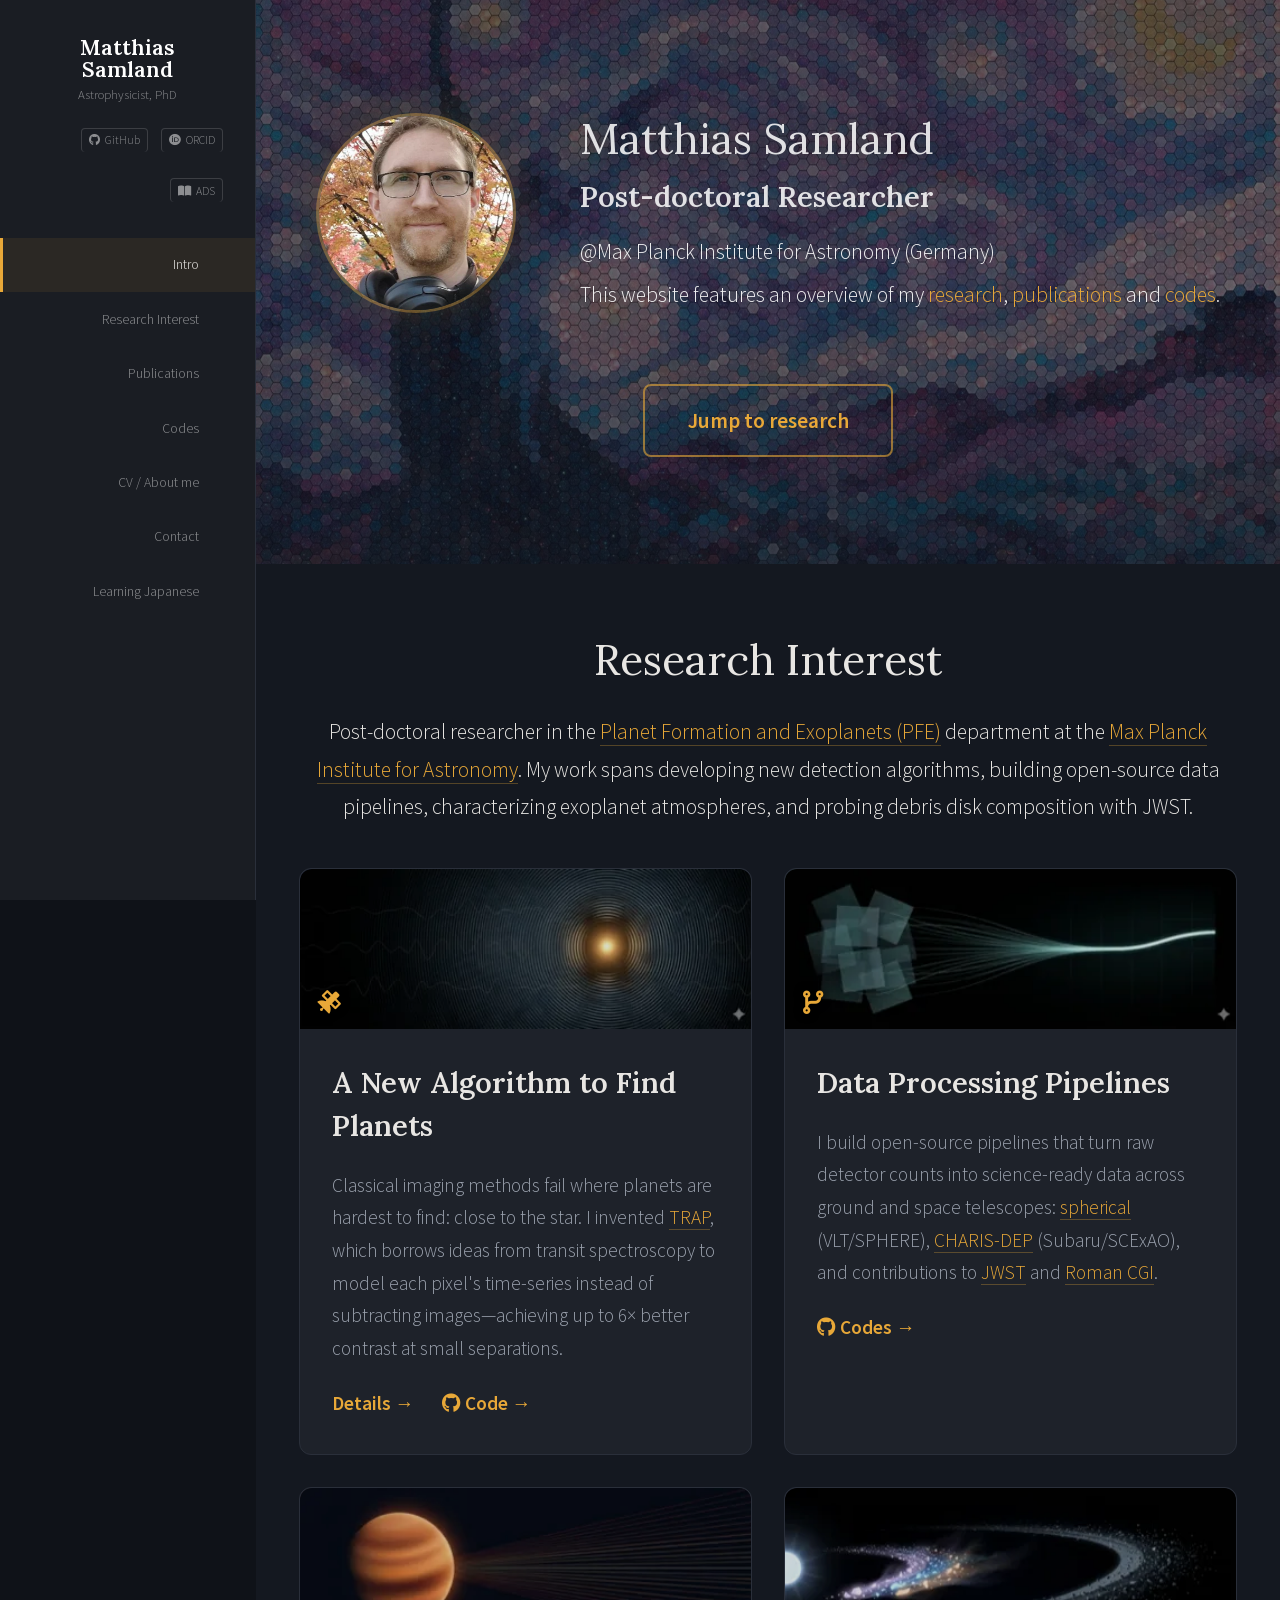
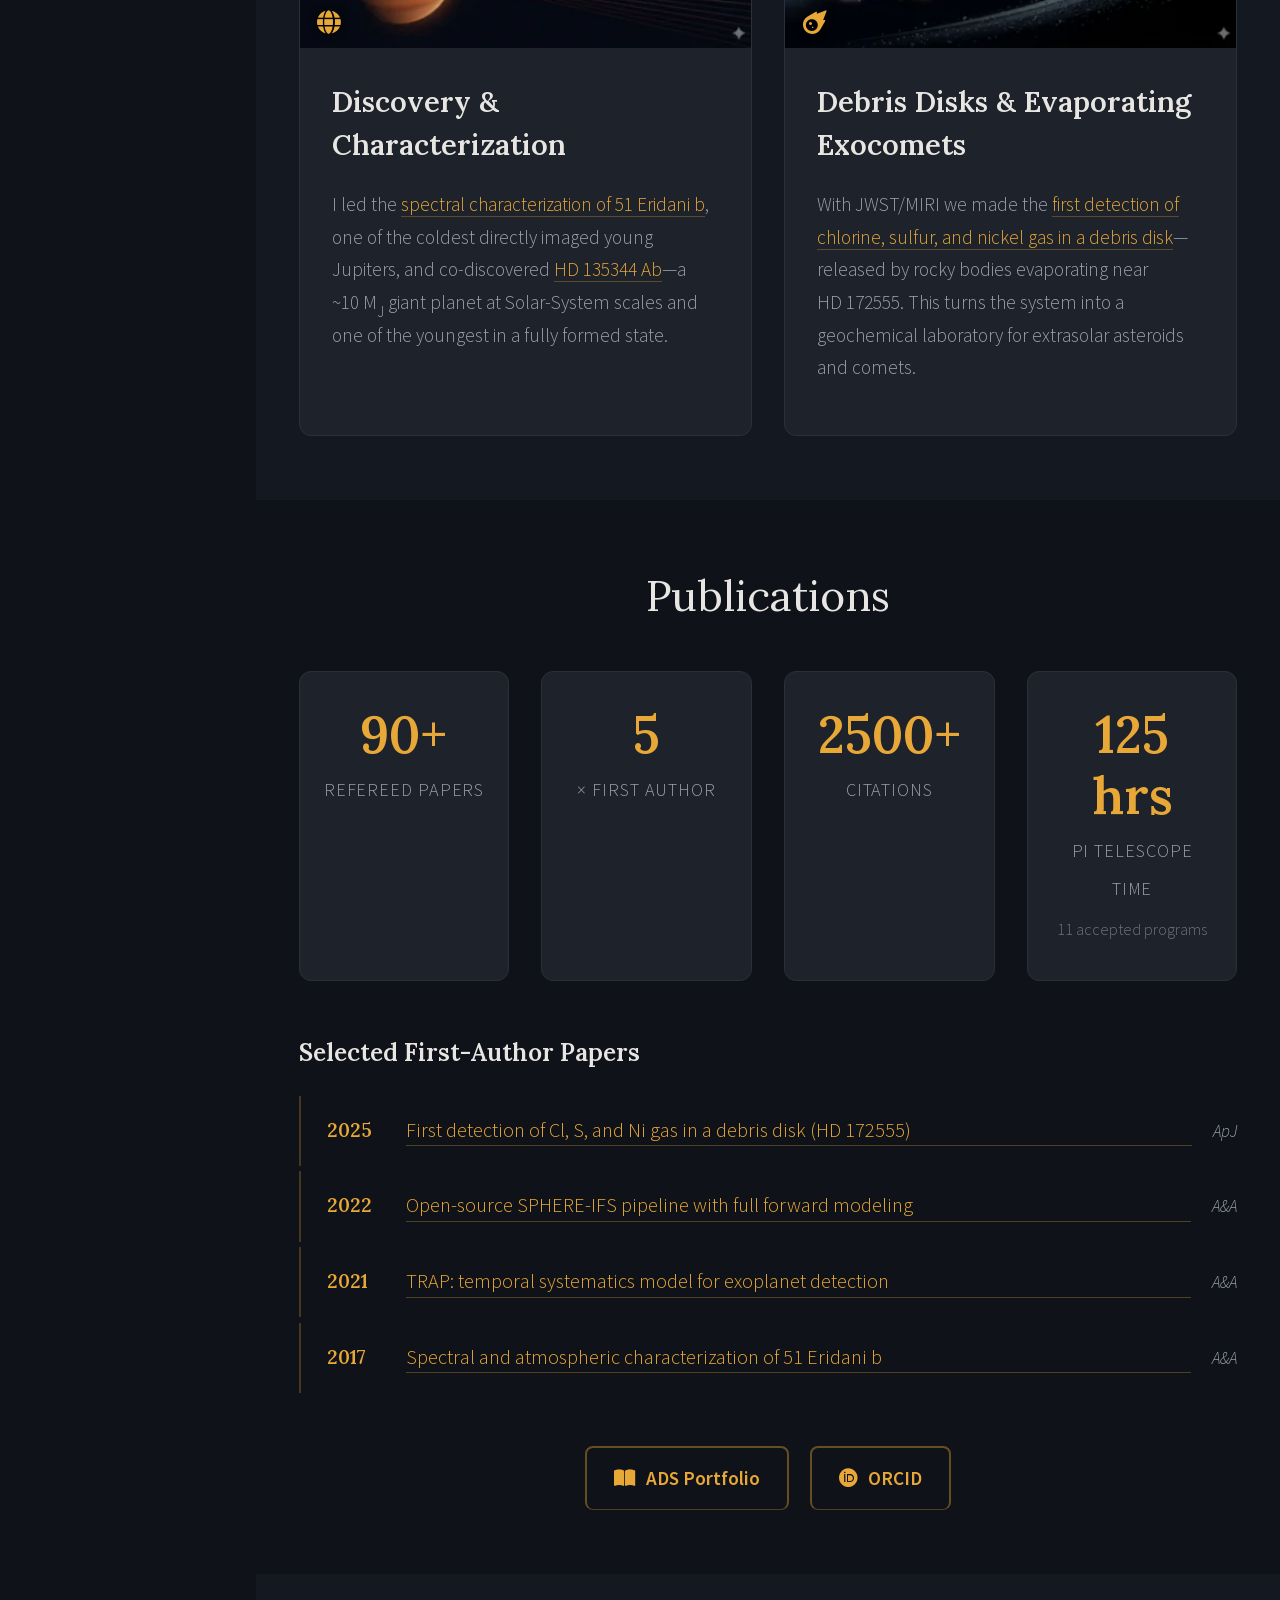
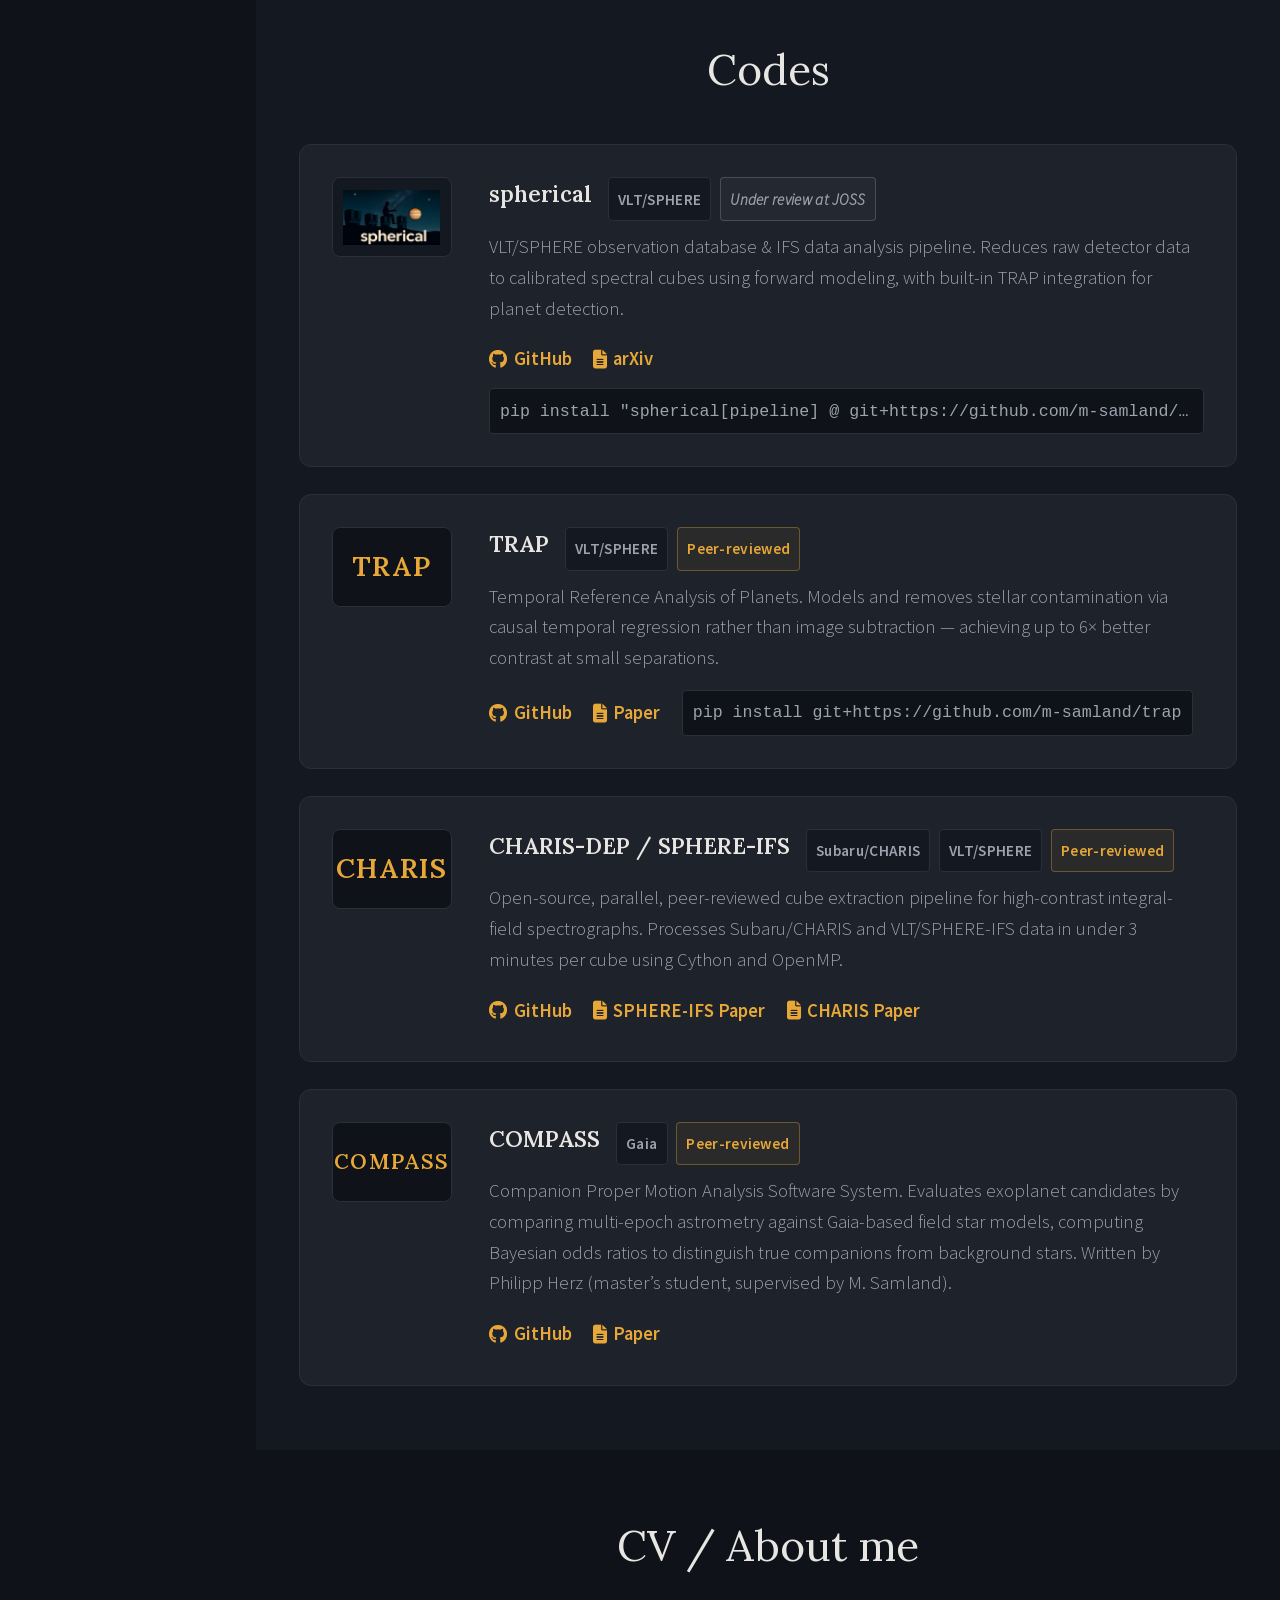
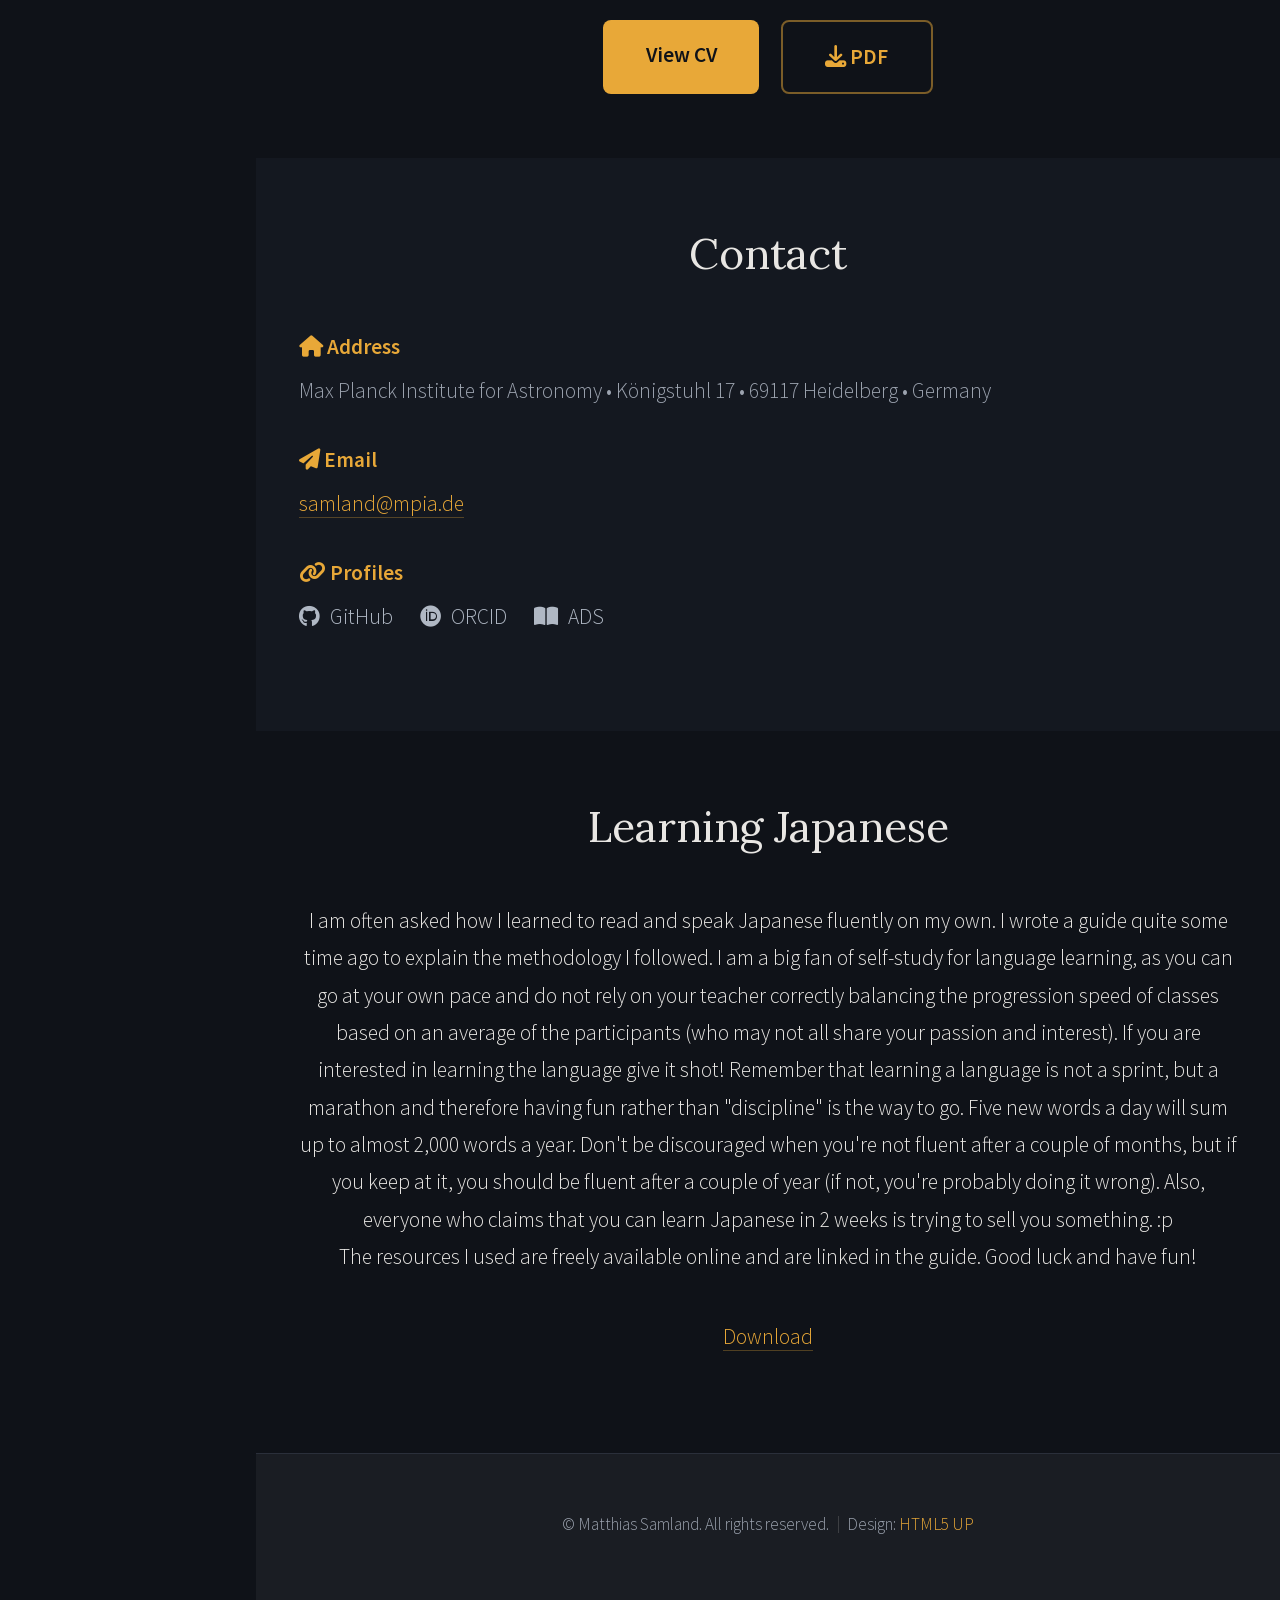
==== commit 6c0647f9: "Add telescope time metric / Improve contrast of text" ====
--- a/index.html
+++ b/index.html
@@ -144,11 +144,16 @@
 								</div>
 								<div class="pub-metric">
 									<span class="pub-metric-number">5</span>
-									<span class="pub-metric-label">First Author</span>
+									<span class="pub-metric-label">&times; First Author</span>
 								</div>
 								<div class="pub-metric">
 									<span class="pub-metric-number">2500+</span>
 									<span class="pub-metric-label">Citations</span>
+								</div>
+								<div class="pub-metric">
+									<span class="pub-metric-number">125 hrs</span>
+									<span class="pub-metric-label">PI Telescope Time</span>
+									<span class="pub-metric-sub">11 accepted programs</span>
 								</div>
 							</div>
 
--- a/assets/css/main.css
+++ b/assets/css/main.css
@@ -1724,7 +1724,7 @@
 	}
 
 		h2.alt {
-			color: rgba(255, 255, 255, 0.85);
+			color: #ffffff;
 		}
 
 			h2.alt strong {
@@ -2346,7 +2346,7 @@
 				background: linear-gradient(
 					180deg,
 					rgba(15, 18, 24, 0.65) 0%,
-					rgba(15, 18, 24, 0.48) 50%,
+					rgba(15, 18, 24, 0.60) 50%,
 					rgba(15, 18, 24, 0.75) 100%
 				);
 				z-index: 1;
@@ -2403,7 +2403,7 @@
 	}
 
 	.hero-text p {
-		color: rgba(255, 255, 255, 0.7);
+		color: rgba(255, 255, 255, 0.92);
 		margin-bottom: 0.3em;
 	}
 
@@ -2559,7 +2559,7 @@
 
 	.pub-metrics {
 		display: grid;
-		grid-template-columns: repeat(3, 1fr);
+		grid-template-columns: repeat(4, 1fr);
 		gap: 1.5em;
 		margin-bottom: 2.5em;
 	}
@@ -2593,6 +2593,15 @@
 		margin-top: 0.3em;
 		text-transform: uppercase;
 		letter-spacing: 0.05em;
+	}
+
+	.pub-metric-sub {
+		display: block;
+		color: #6b7280;
+		font-size: 0.75em;
+		margin-top: 0.25em;
+		text-transform: none;
+		letter-spacing: 0;
 	}
 
 	.pub-section-heading {
@@ -3326,7 +3335,7 @@
 
 		/* Publication metrics responsive */
 			.pub-metrics {
-				grid-template-columns: repeat(3, 1fr);
+				grid-template-columns: repeat(2, 1fr);
 				gap: 0.75em;
 			}
 
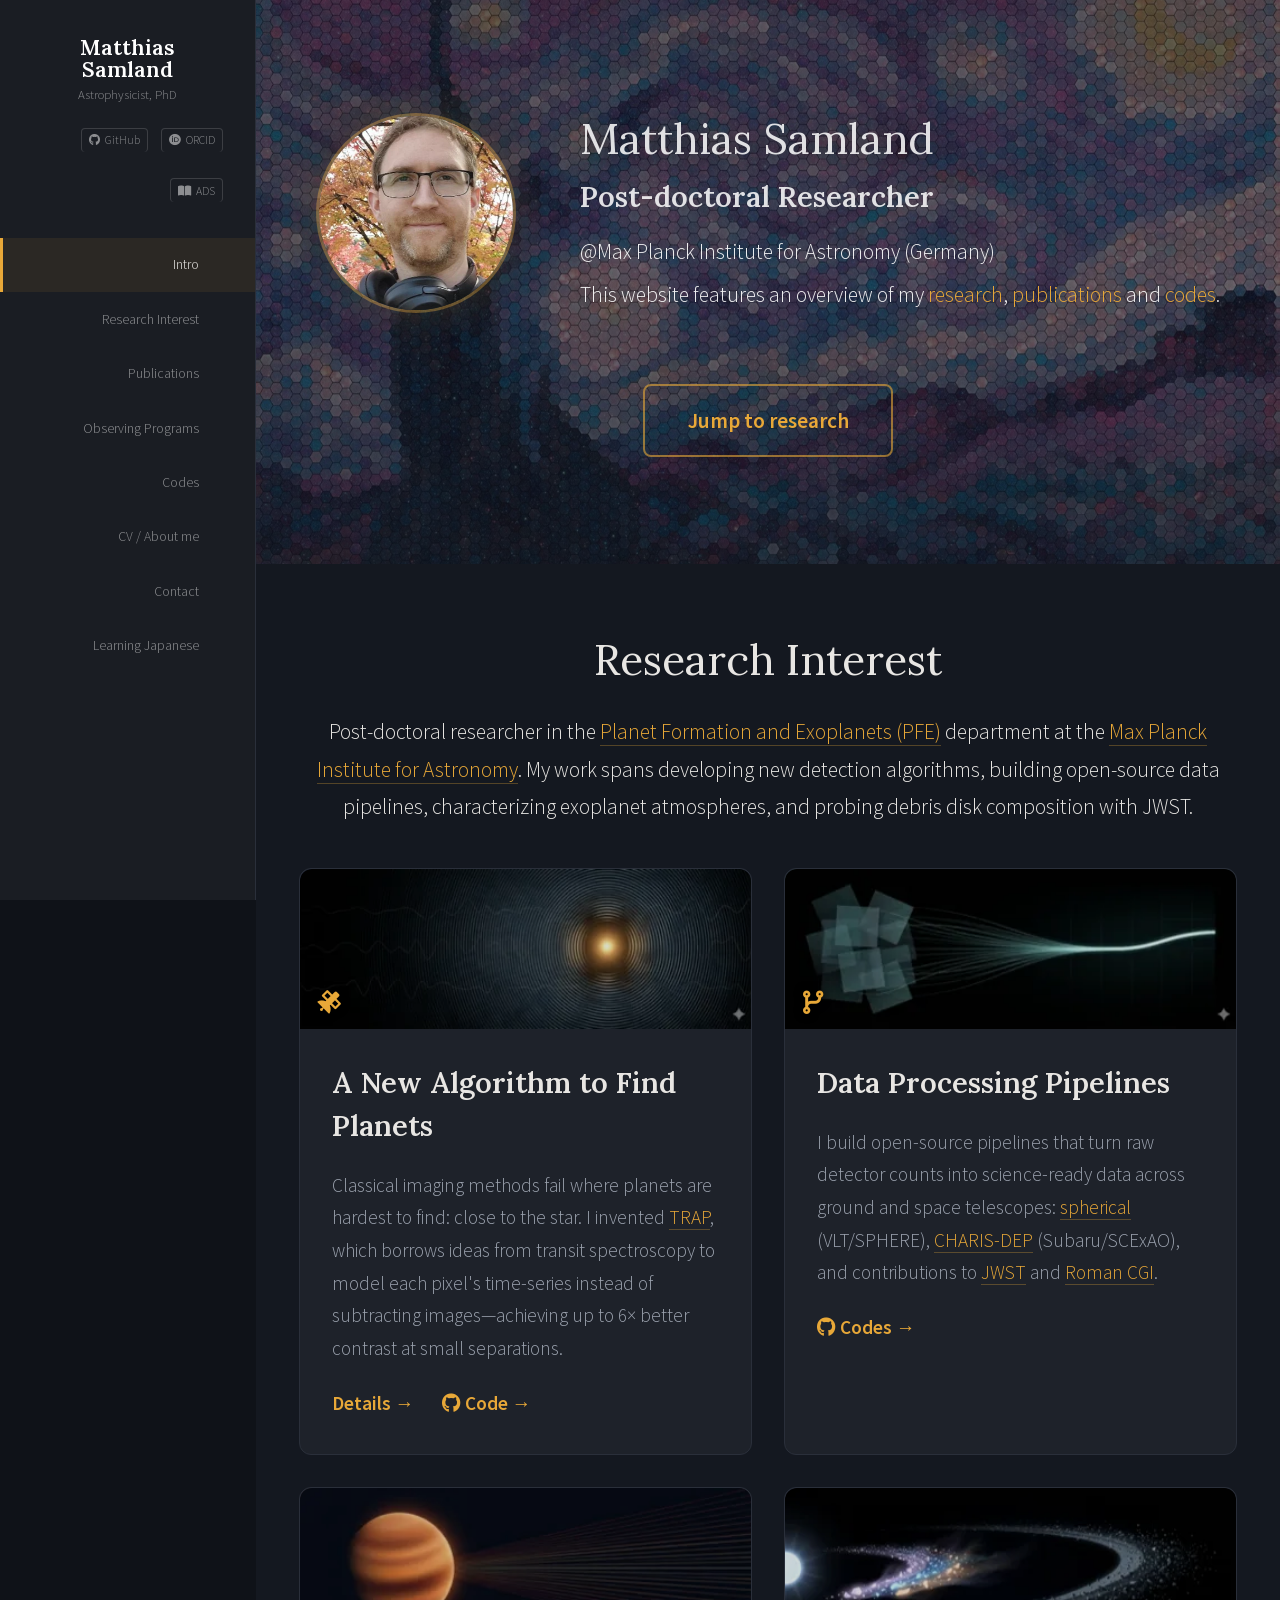
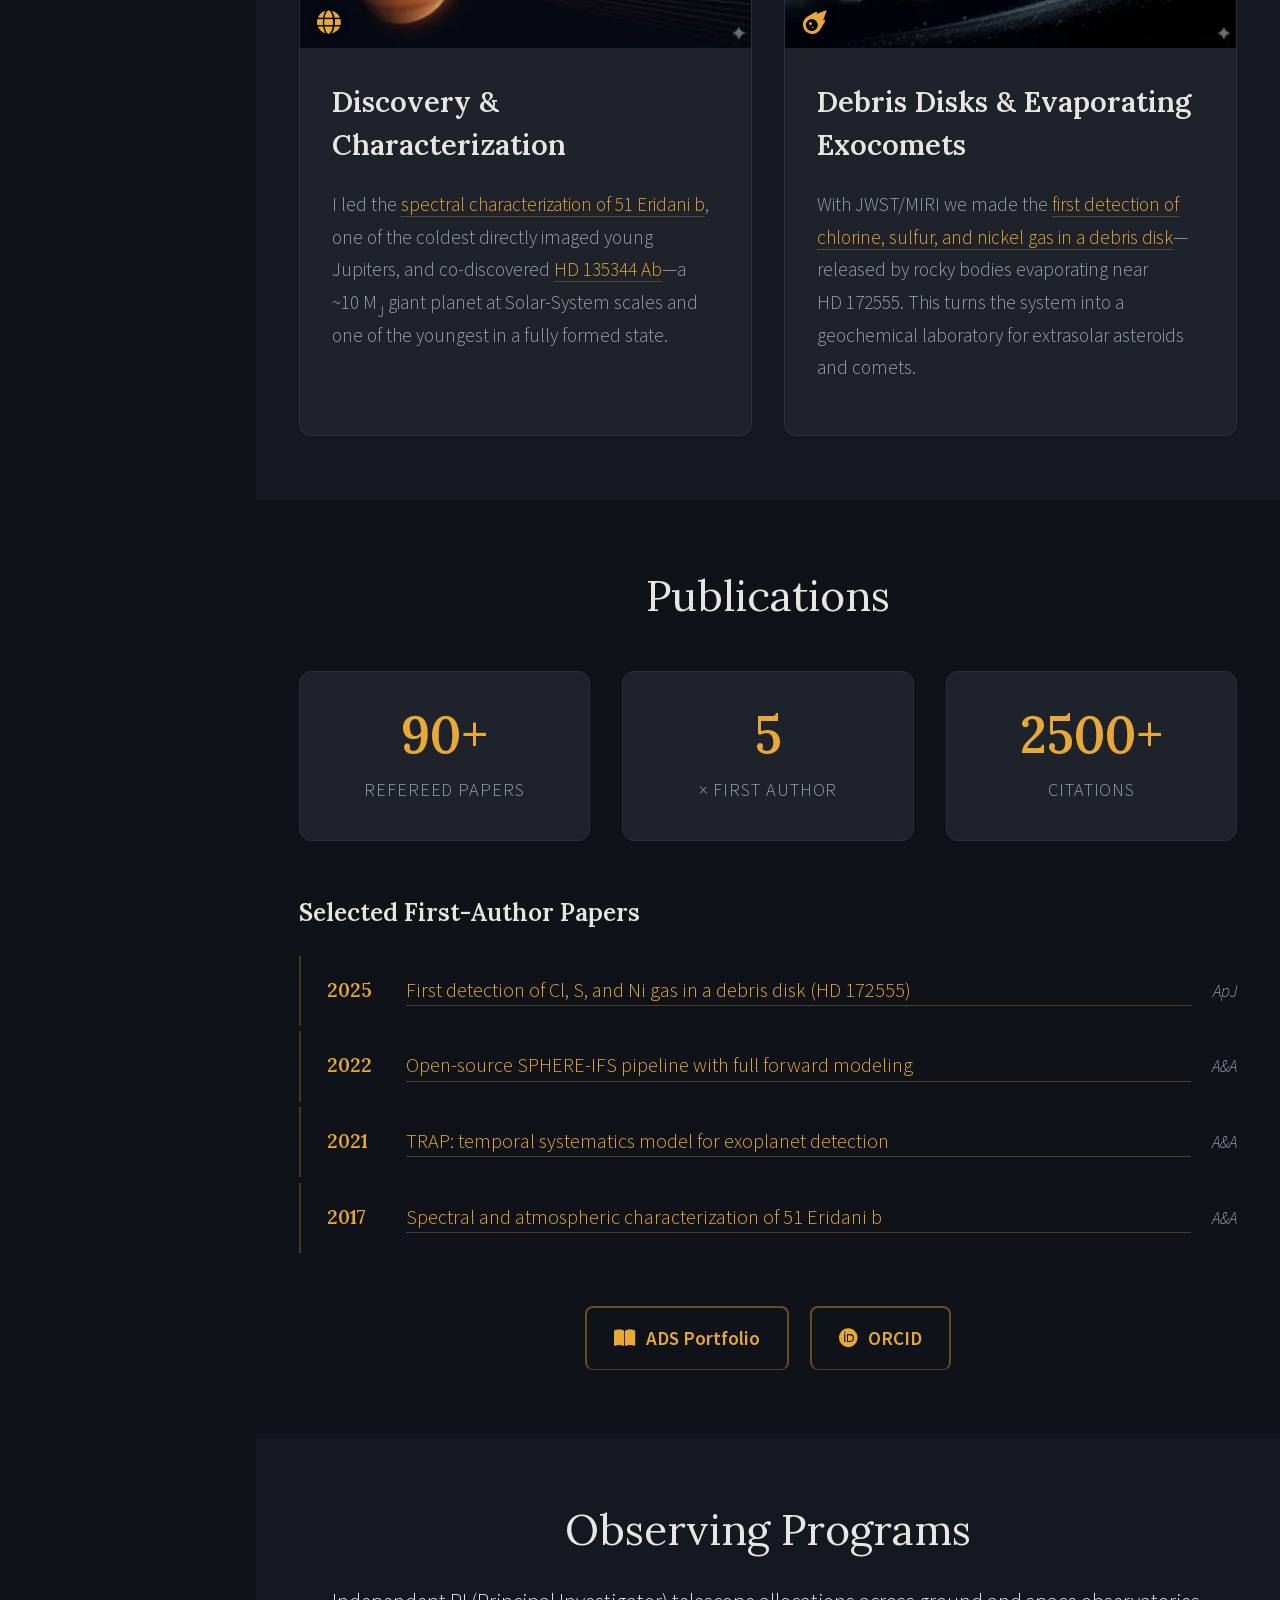
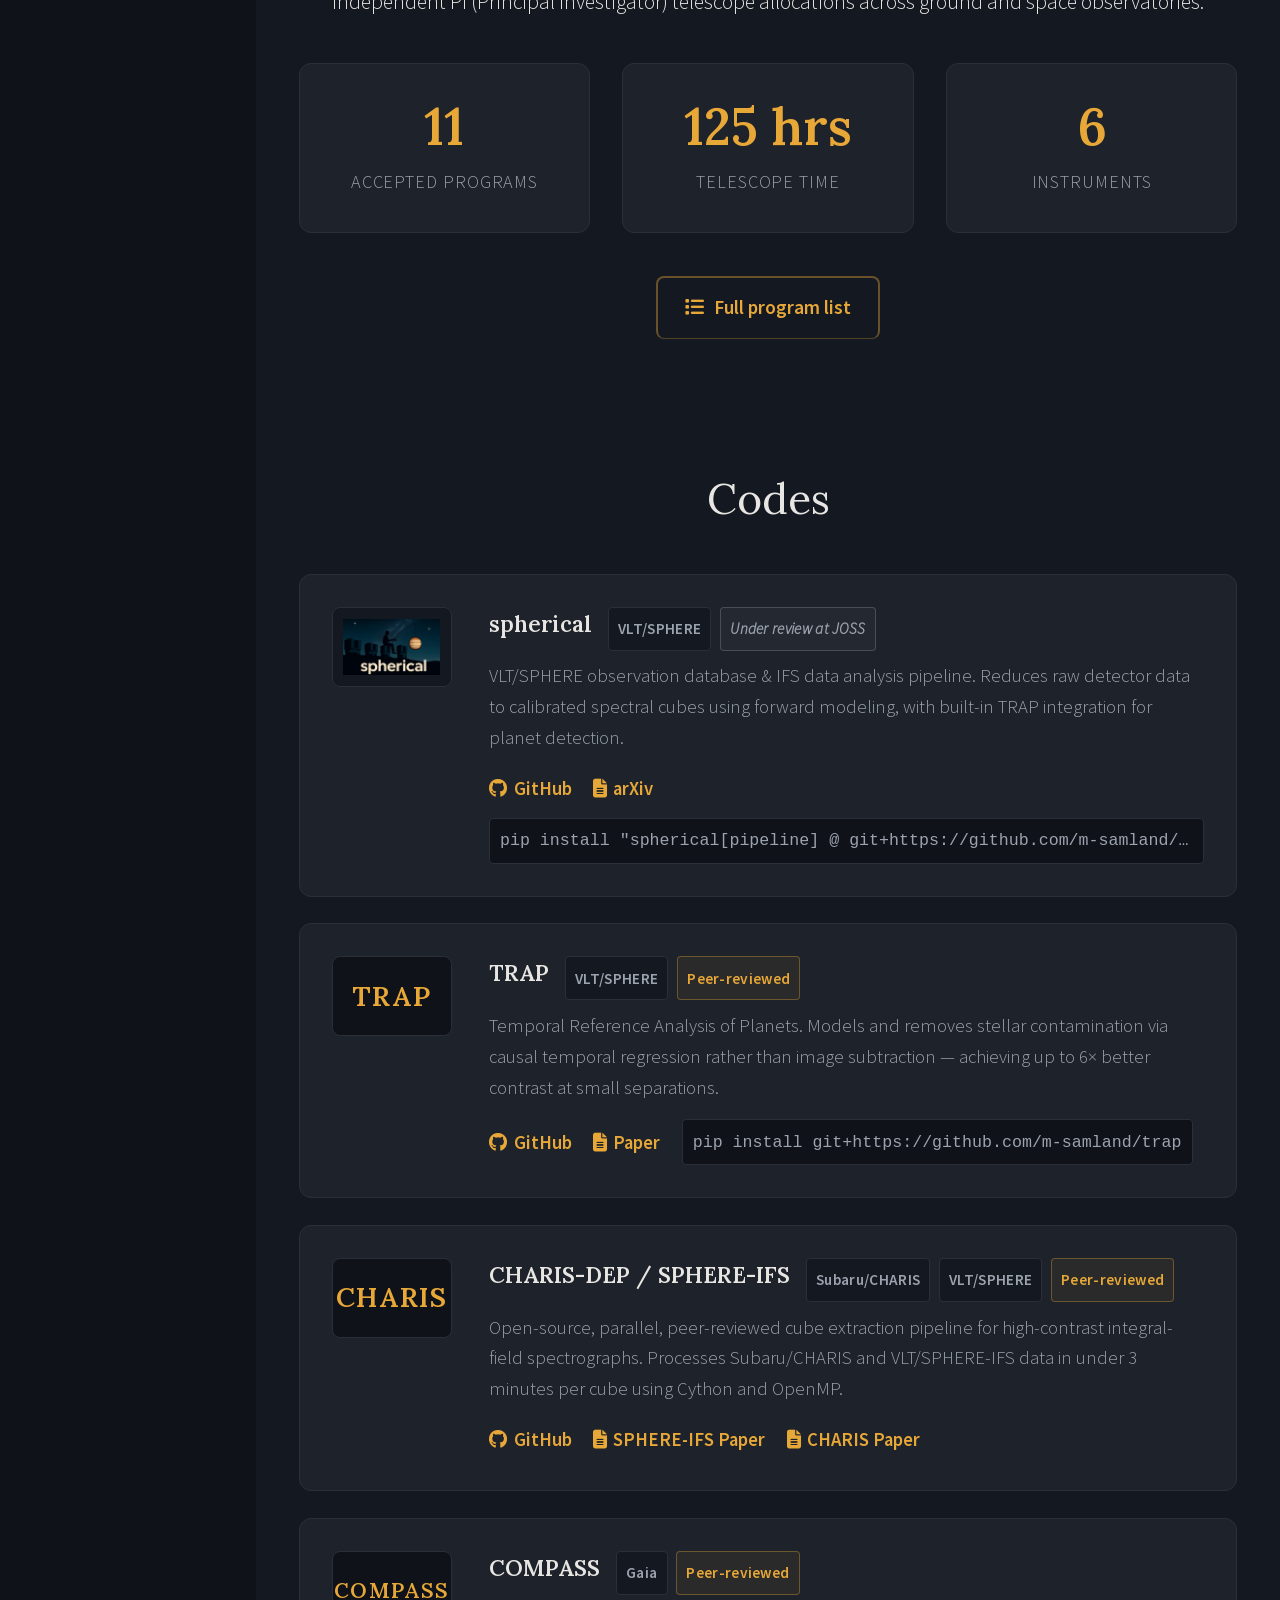
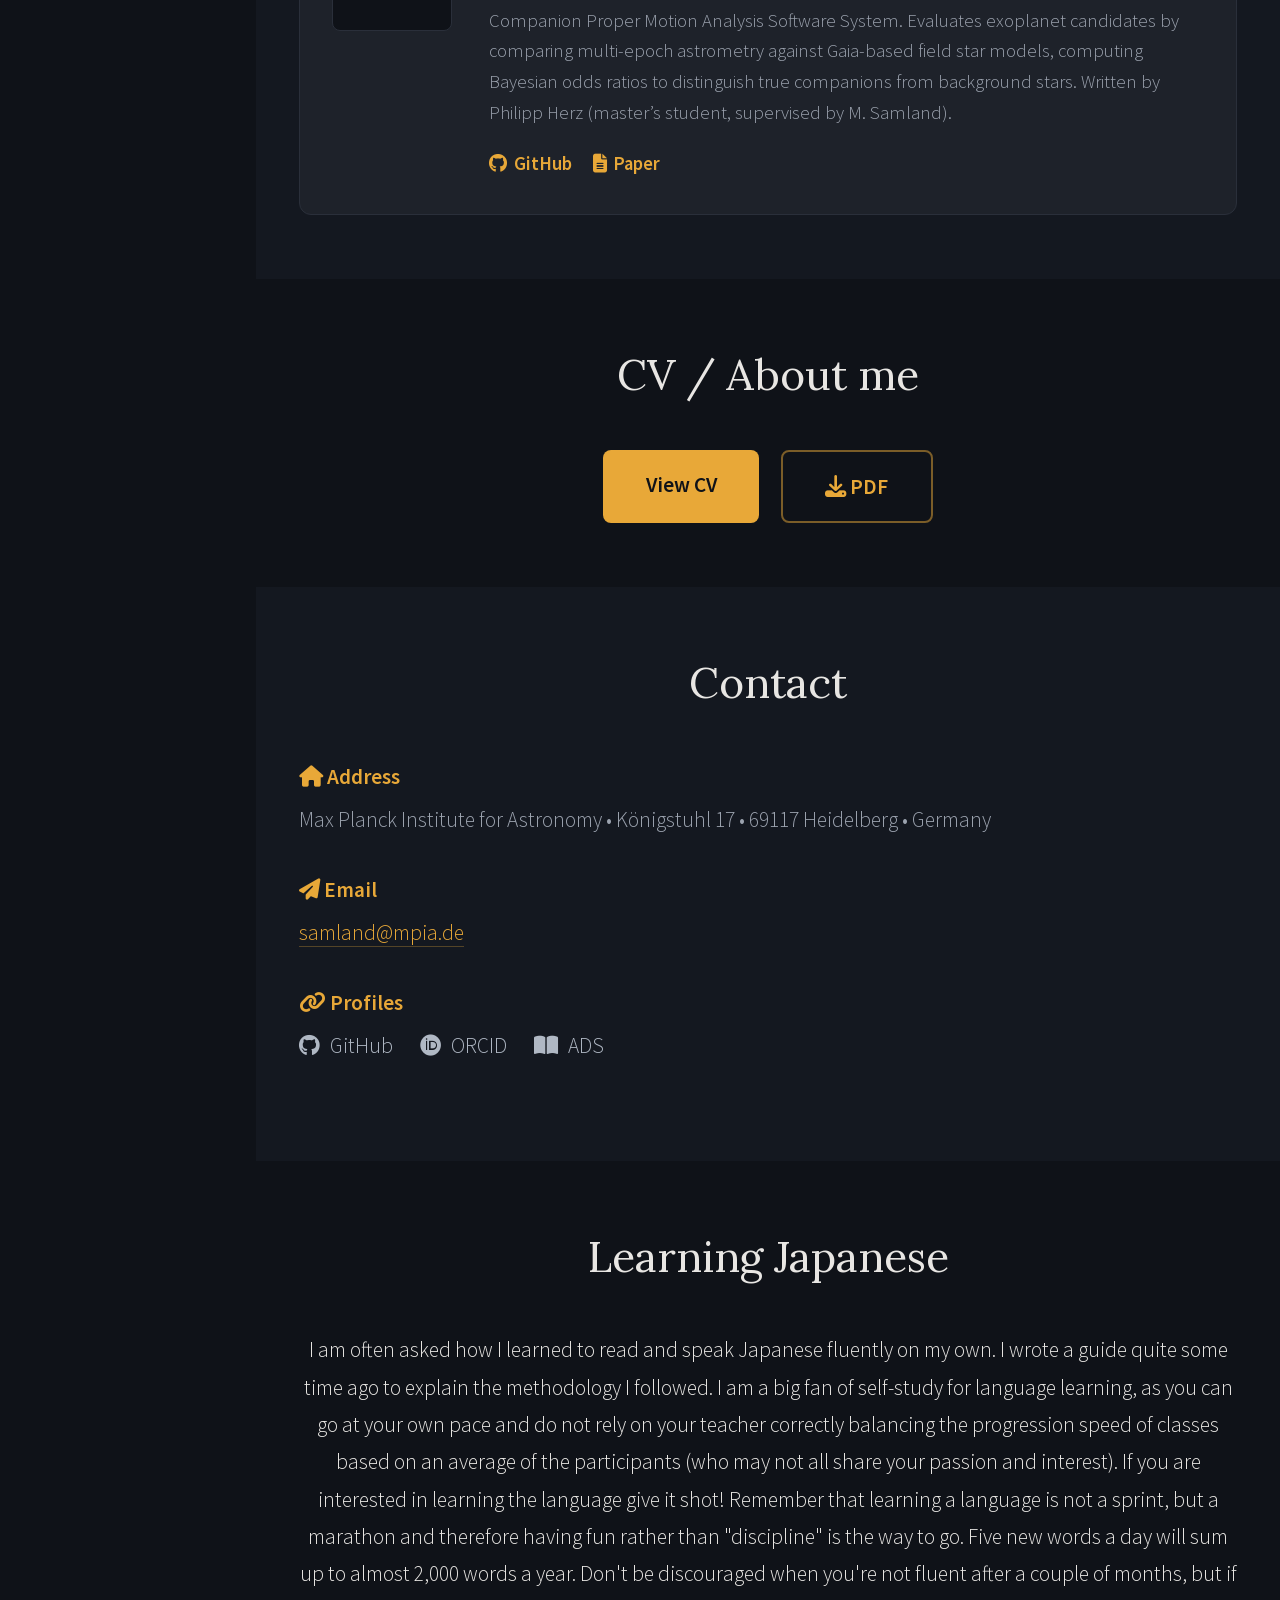
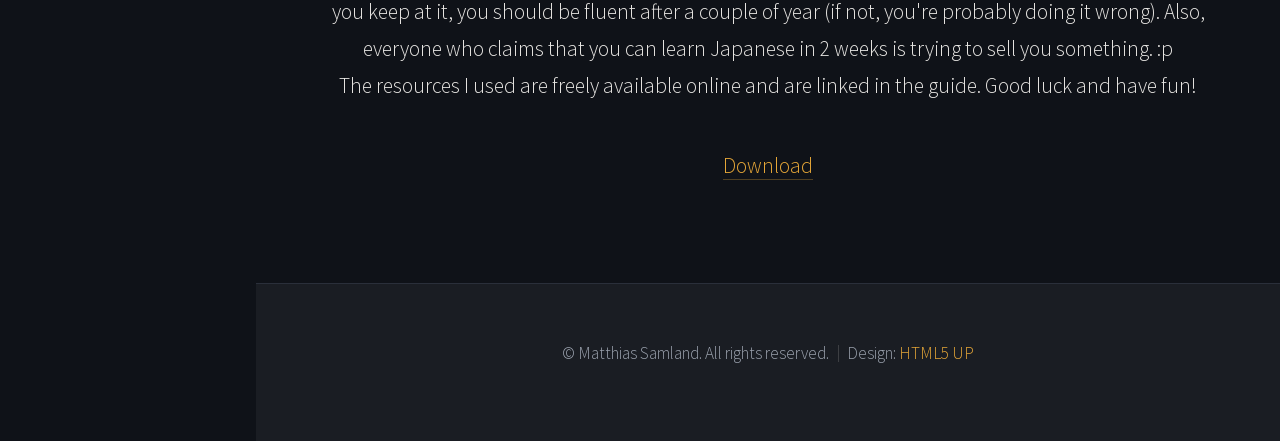
==== commit 149d77c9: "Added new Observations section" ====
--- a/index.html
+++ b/index.html
@@ -37,6 +37,7 @@
 								<li><a href="#top" id="top-link"><span class="icon fa-house">Intro</span></a></li>
 								<li><a href="#research" id="research-link"><span class="icon fa-graduation-cap">Research Interest</span></a></li>
 								<li><a href="#publications" id="publications-link"><span class="icon fa-book">Publications</span></a></li>
+								<li><a href="#observing" id="observing-link"><span class="icon fa-binoculars">Observing Programs</span></a></li>
 								<li><a href="#codes" id="codes-link"><span class="icon fa-code">Codes</span></a></li>
 								<li><a href="#cvabout" id="cvabout-link"><span class="icon fa-user">CV / About me</span></a></li>
 								<li><a href="#contact" id="contact-link"><span class="icon fa-envelope">Contact</span></a></li>
@@ -149,11 +150,6 @@
 								<div class="pub-metric">
 									<span class="pub-metric-number">2500+</span>
 									<span class="pub-metric-label">Citations</span>
-								</div>
-								<div class="pub-metric">
-									<span class="pub-metric-number">125 hrs</span>
-									<span class="pub-metric-label">PI Telescope Time</span>
-									<span class="pub-metric-sub">11 accepted programs</span>
 								</div>
 							</div>
 
@@ -188,6 +184,35 @@
 						</div>
 					</section>
 
+					<!-- Observing Programs -->
+					<section id="observing" class="two">
+						<div class="container">
+							<header>
+								<h2>Observing Programs</h2>
+								<p>Independent PI (Principal Investigator) telescope allocations across ground and space observatories.</p>
+							</header>
+
+							<div class="obs-metrics">
+								<div class="pub-metric">
+									<span class="pub-metric-number">11</span>
+									<span class="pub-metric-label">Accepted Programs</span>
+								</div>
+								<div class="pub-metric">
+									<span class="pub-metric-number">125 hrs</span>
+									<span class="pub-metric-label">Telescope Time</span>
+								</div>
+								<div class="pub-metric">
+									<span class="pub-metric-number">6</span>
+									<span class="pub-metric-label">Instruments</span>
+								</div>
+							</div>
+
+							<div class="pub-portals">
+								<a href="cv.html#proposals" class="pub-portal"><i class="fa-solid fa-list"></i> Full program list</a>
+							</div>
+						</div>
+					</section>
+
 					<!-- Codes -->
 					<section id="codes" class="two">
 						<div class="container">
--- a/assets/css/main.css
+++ b/assets/css/main.css
@@ -2559,9 +2559,16 @@
 
 	.pub-metrics {
 		display: grid;
-		grid-template-columns: repeat(4, 1fr);
+		grid-template-columns: repeat(3, 1fr);
 		gap: 1.5em;
 		margin-bottom: 2.5em;
+	}
+
+	.obs-metrics {
+		display: grid;
+		grid-template-columns: repeat(3, 1fr);
+		gap: 1.5em;
+		margin-bottom: 2em;
 	}
 
 	.pub-metric {
@@ -3339,6 +3346,23 @@
 				gap: 0.75em;
 			}
 
+			.pub-metrics .pub-metric:last-child:nth-child(odd) {
+				grid-column: 1 / -1;
+				max-width: calc(50% - 0.375em);
+				margin-inline: auto;
+			}
+
+			.obs-metrics {
+				grid-template-columns: repeat(2, 1fr);
+				gap: 0.75em;
+			}
+
+			.obs-metrics .pub-metric:last-child:nth-child(odd) {
+				grid-column: 1 / -1;
+				max-width: calc(50% - 0.375em);
+				margin-inline: auto;
+			}
+
 			.pub-metric {
 				padding: 1em 0.5em;
 			}
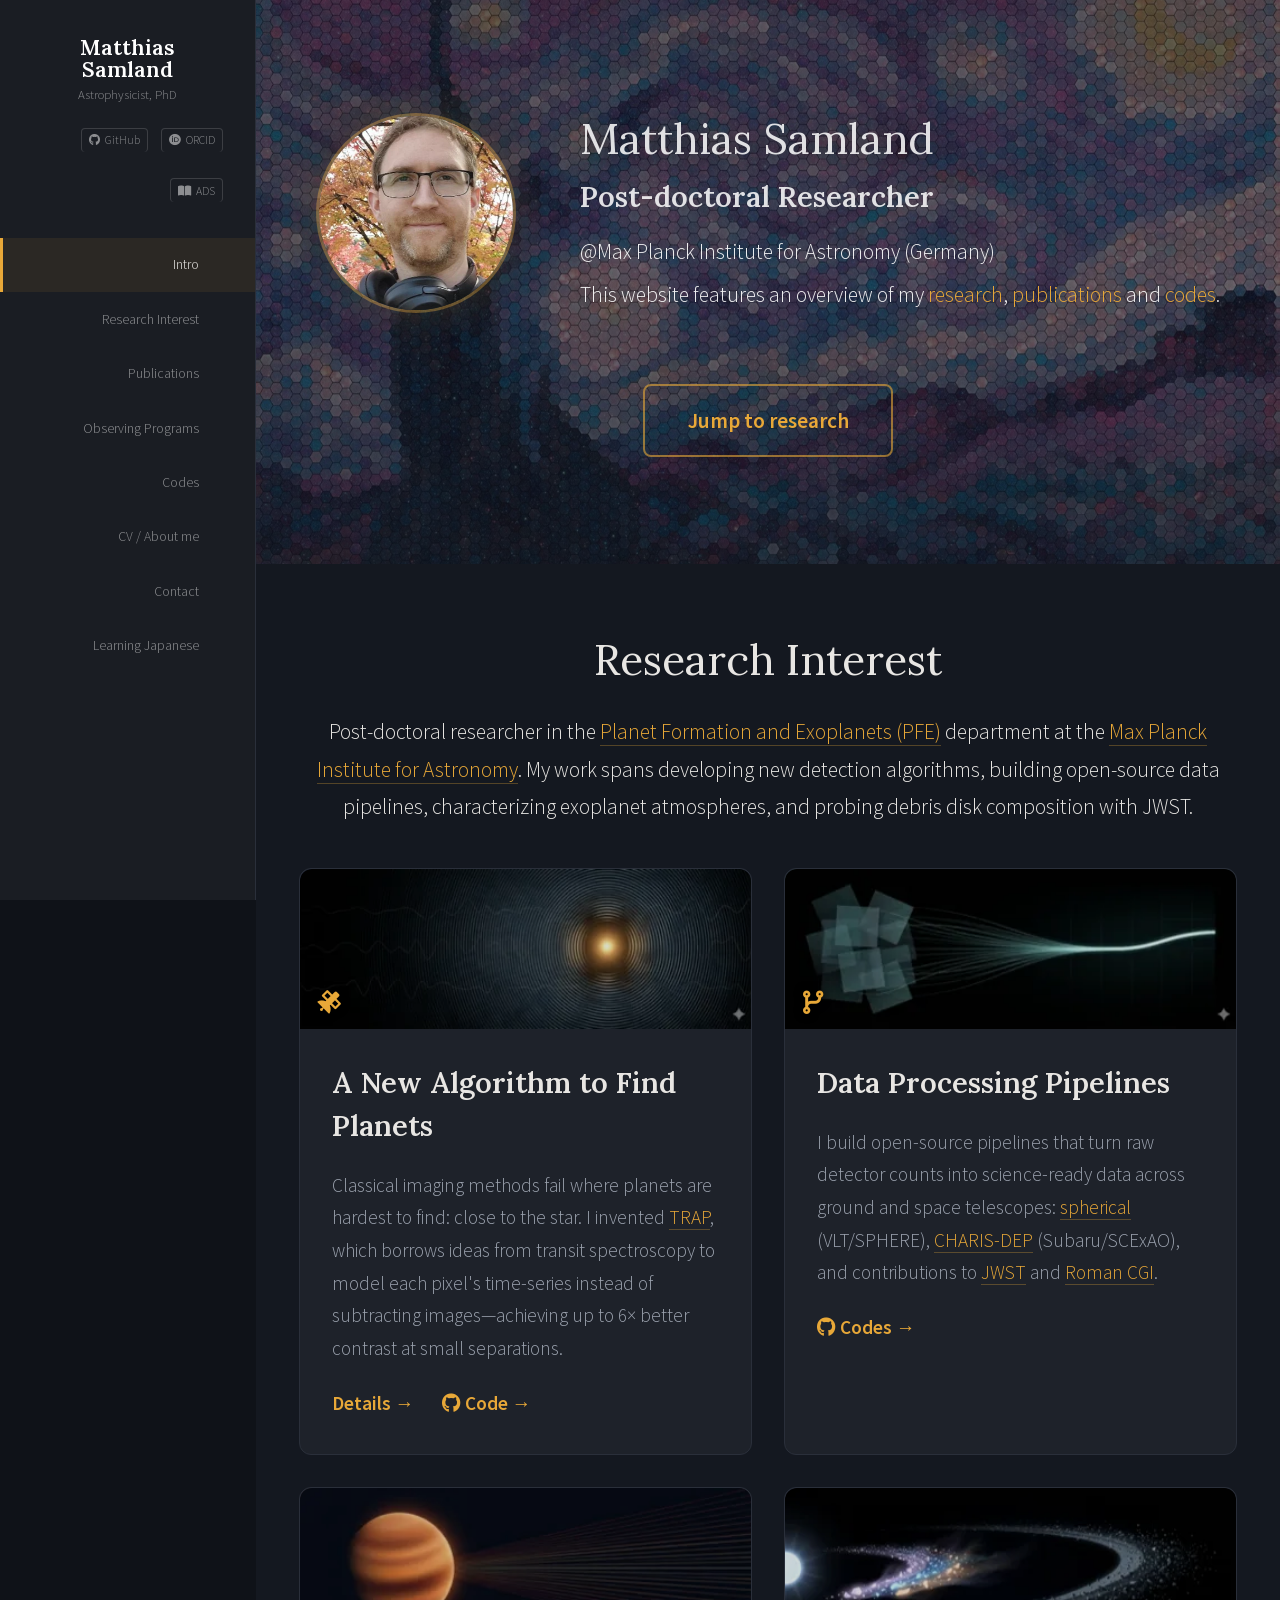
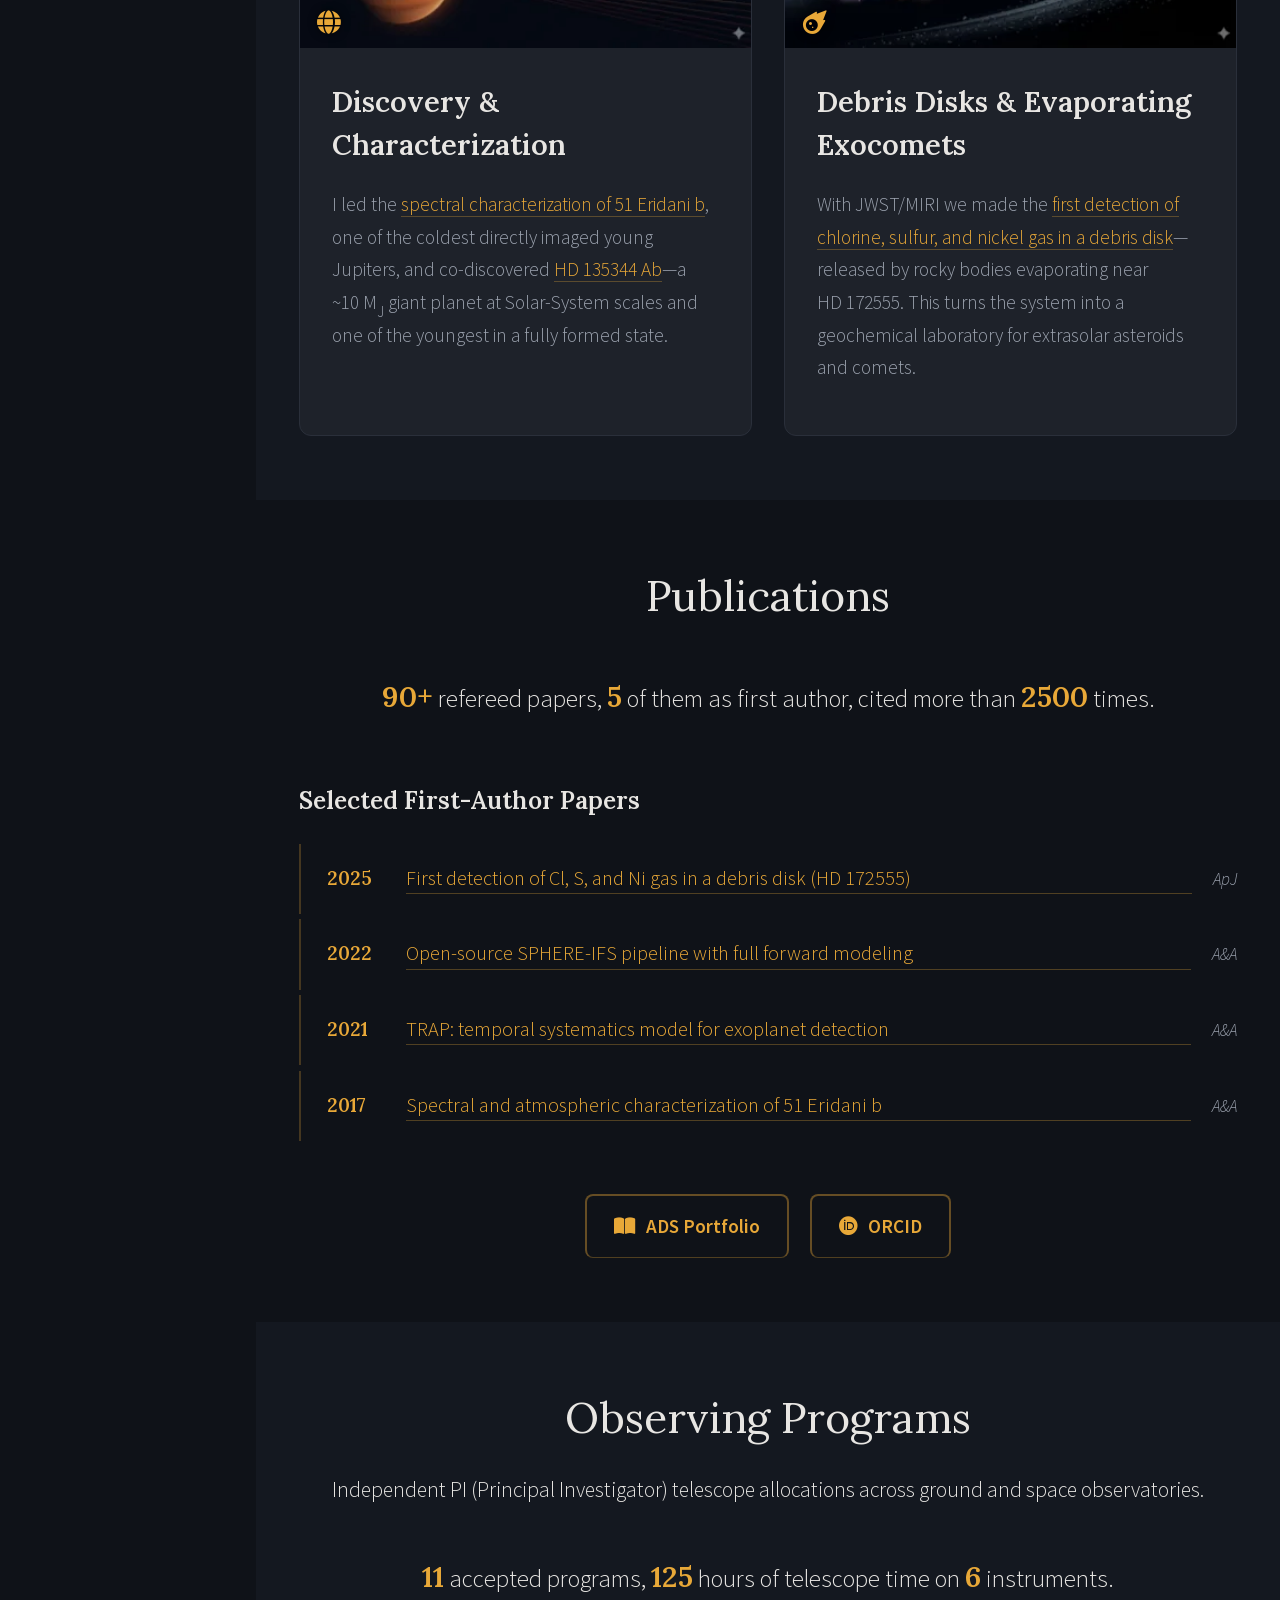
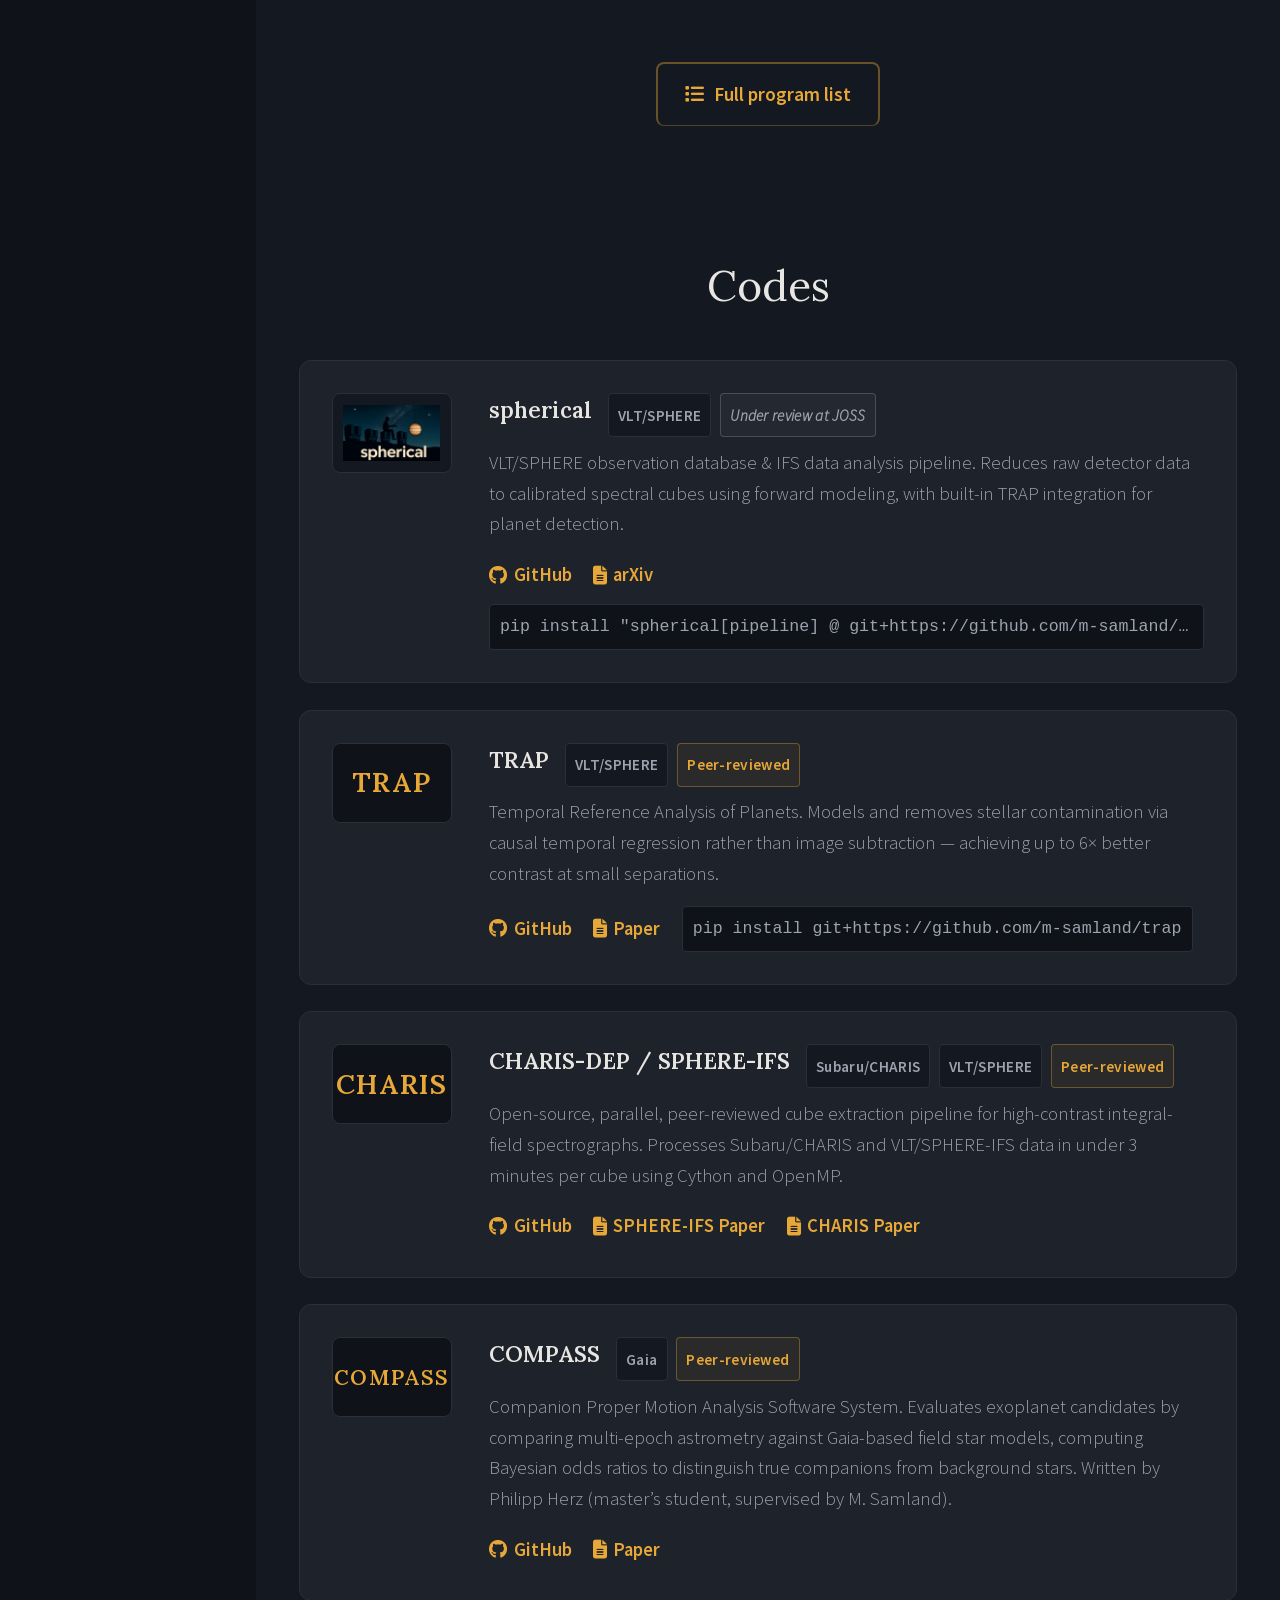
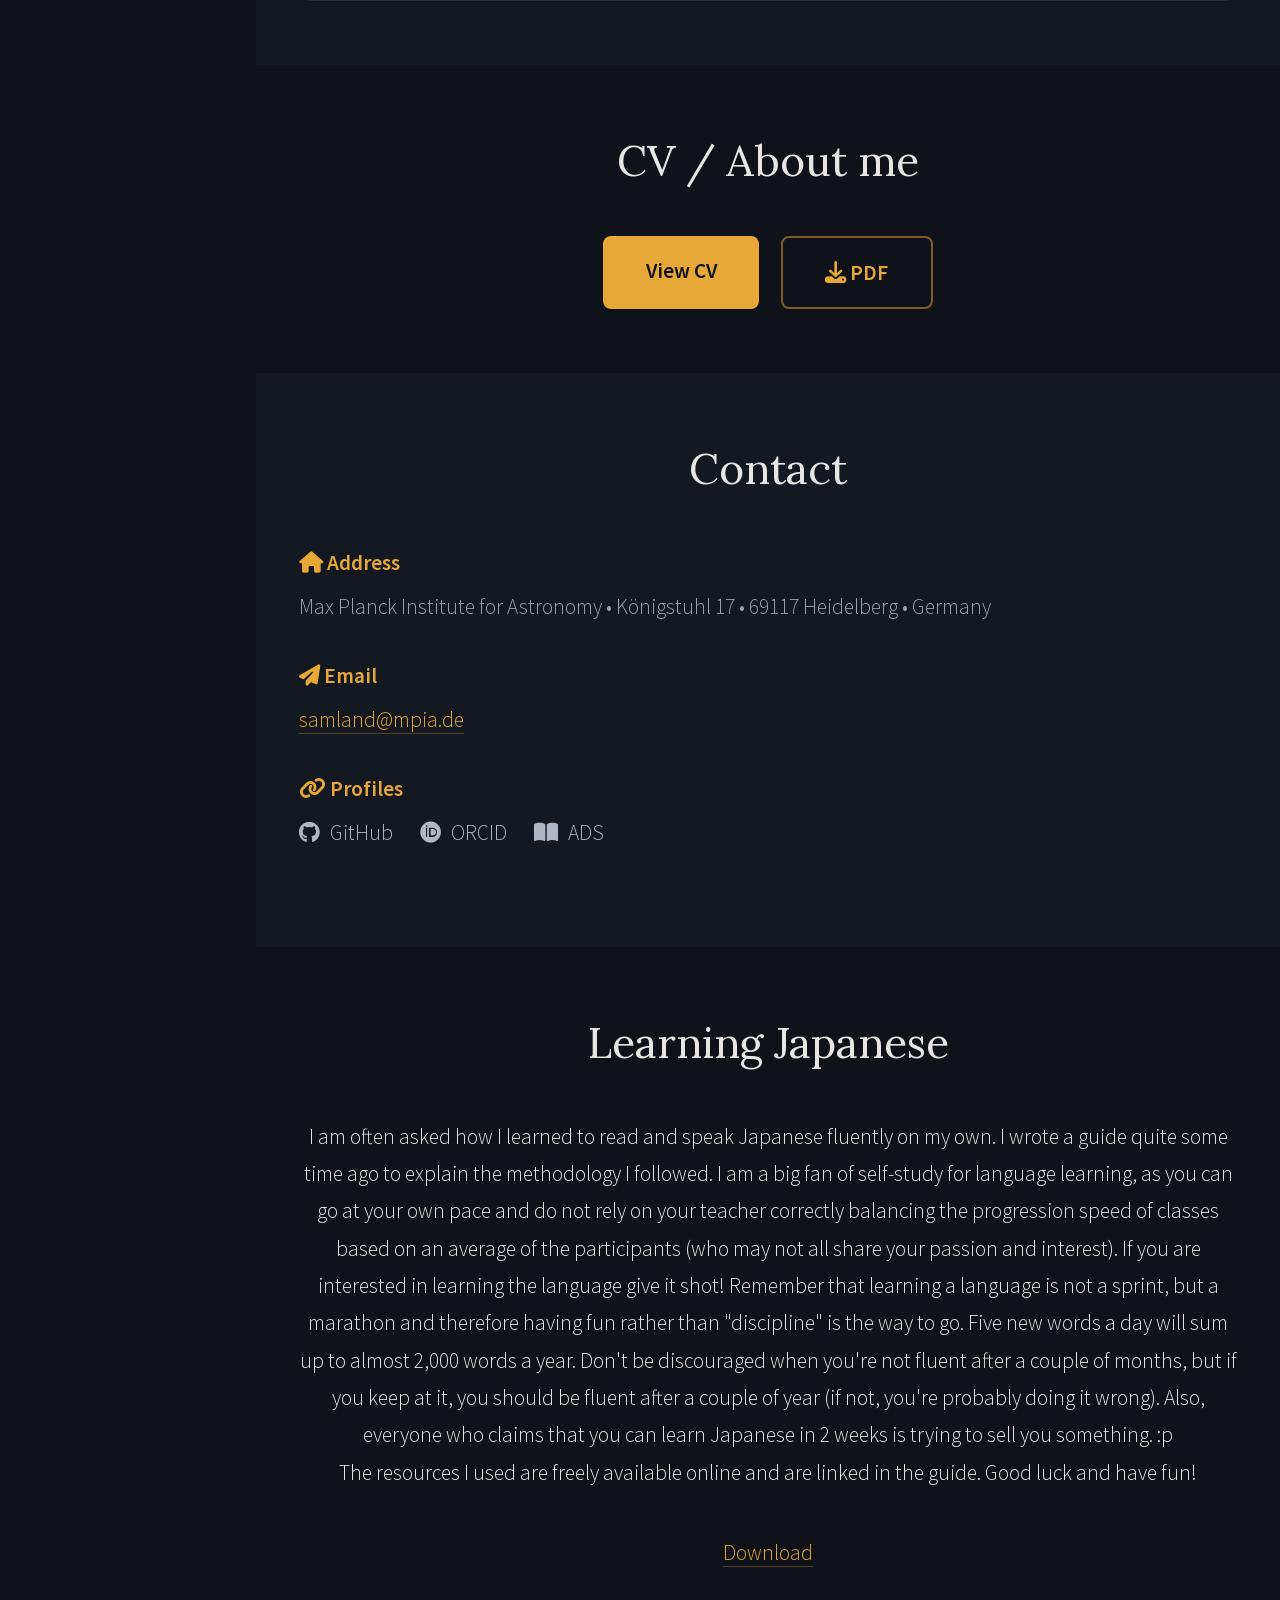
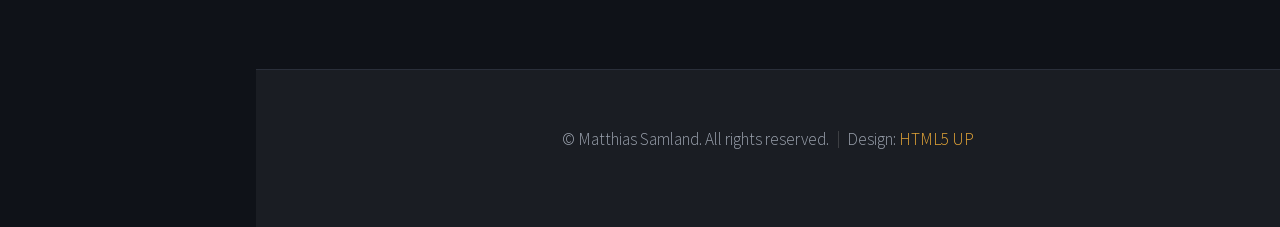
==== commit 526152f2: "Write publication and observing metrics as a sentence The boxed metric cards looked like a generic t" ====
--- a/index.html
+++ b/index.html
@@ -138,20 +138,9 @@
 								<h2>Publications</h2>
 							</header>
 
-							<div class="pub-metrics">
-								<div class="pub-metric">
-									<span class="pub-metric-number">90+</span>
-									<span class="pub-metric-label">Refereed Papers</span>
-								</div>
-								<div class="pub-metric">
-									<span class="pub-metric-number">5</span>
-									<span class="pub-metric-label">&times; First Author</span>
-								</div>
-								<div class="pub-metric">
-									<span class="pub-metric-number">2500+</span>
-									<span class="pub-metric-label">Citations</span>
-								</div>
-							</div>
+							<p class="metric-line">
+								<span class="metric-figure">90+</span> refereed papers, <span class="metric-figure">5</span> of them as first author, cited more than <span class="metric-figure">2500</span> times.
+							</p>
 
 							<h3 class="pub-section-heading">Selected First-Author Papers</h3>
 							<ul class="pub-highlights">
@@ -192,20 +181,9 @@
 								<p>Independent PI (Principal Investigator) telescope allocations across ground and space observatories.</p>
 							</header>
 
-							<div class="obs-metrics">
-								<div class="pub-metric">
-									<span class="pub-metric-number">11</span>
-									<span class="pub-metric-label">Accepted Programs</span>
-								</div>
-								<div class="pub-metric">
-									<span class="pub-metric-number">125 hrs</span>
-									<span class="pub-metric-label">Telescope Time</span>
-								</div>
-								<div class="pub-metric">
-									<span class="pub-metric-number">6</span>
-									<span class="pub-metric-label">Instruments</span>
-								</div>
-							</div>
+							<p class="metric-line">
+								<span class="metric-figure">11</span> accepted programs, <span class="metric-figure">125</span> hours of telescope time on <span class="metric-figure">6</span> instruments.
+							</p>
 
 							<div class="pub-portals">
 								<a href="cv.html#proposals" class="pub-portal"><i class="fa-solid fa-list"></i> Full program list</a>
--- a/assets/css/main.css
+++ b/assets/css/main.css
@@ -2557,58 +2557,21 @@
 
 /* Publications */
 
-	.pub-metrics {
-		display: grid;
-		grid-template-columns: repeat(3, 1fr);
-		gap: 1.5em;
-		margin-bottom: 2.5em;
-	}
-
-	.obs-metrics {
-		display: grid;
-		grid-template-columns: repeat(3, 1fr);
-		gap: 1.5em;
-		margin-bottom: 2em;
-	}
-
-	.pub-metric {
-		background: #1e222a;
-		border: 1px solid #2a2f3a;
-		border-radius: 12px;
-		padding: 1.5em 1em;
+	.metric-line {
+		max-width: 34em;
+		margin: 0 auto 2.5em;
 		text-align: center;
-		transition: border-color 0.3s ease;
-	}
-
-	.pub-metric:hover {
-		border-color: rgba(232, 168, 56, 0.3);
-	}
-
-	.pub-metric-number {
-		display: block;
+		font-size: 1.15em;
+		line-height: 1.7;
+		color: #e8e6e3;
+	}
+
+	.metric-figure {
 		font-family: 'Lora', serif;
-		font-size: 2.4em;
+		font-size: 1.2em;
 		font-weight: 600;
 		color: #e8a838;
-		line-height: 1.2;
-	}
-
-	.pub-metric-label {
-		display: block;
-		color: #9ca3af;
-		font-size: 0.85em;
-		margin-top: 0.3em;
-		text-transform: uppercase;
-		letter-spacing: 0.05em;
-	}
-
-	.pub-metric-sub {
-		display: block;
-		color: #6b7280;
-		font-size: 0.75em;
-		margin-top: 0.25em;
-		text-transform: none;
-		letter-spacing: 0;
+		font-variant-numeric: lining-nums;
 	}
 
 	.pub-section-heading {
@@ -3341,34 +3304,8 @@
 			}
 
 		/* Publication metrics responsive */
-			.pub-metrics {
-				grid-template-columns: repeat(2, 1fr);
-				gap: 0.75em;
-			}
-
-			.pub-metrics .pub-metric:last-child:nth-child(odd) {
-				grid-column: 1 / -1;
-				max-width: calc(50% - 0.375em);
-				margin-inline: auto;
-			}
-
-			.obs-metrics {
-				grid-template-columns: repeat(2, 1fr);
-				gap: 0.75em;
-			}
-
-			.obs-metrics .pub-metric:last-child:nth-child(odd) {
-				grid-column: 1 / -1;
-				max-width: calc(50% - 0.375em);
-				margin-inline: auto;
-			}
-
-			.pub-metric {
-				padding: 1em 0.5em;
-			}
-
-			.pub-metric-number {
-				font-size: 1.8em;
+			.metric-line {
+				font-size: 1em;
 			}
 
 			.pub-highlights li {
